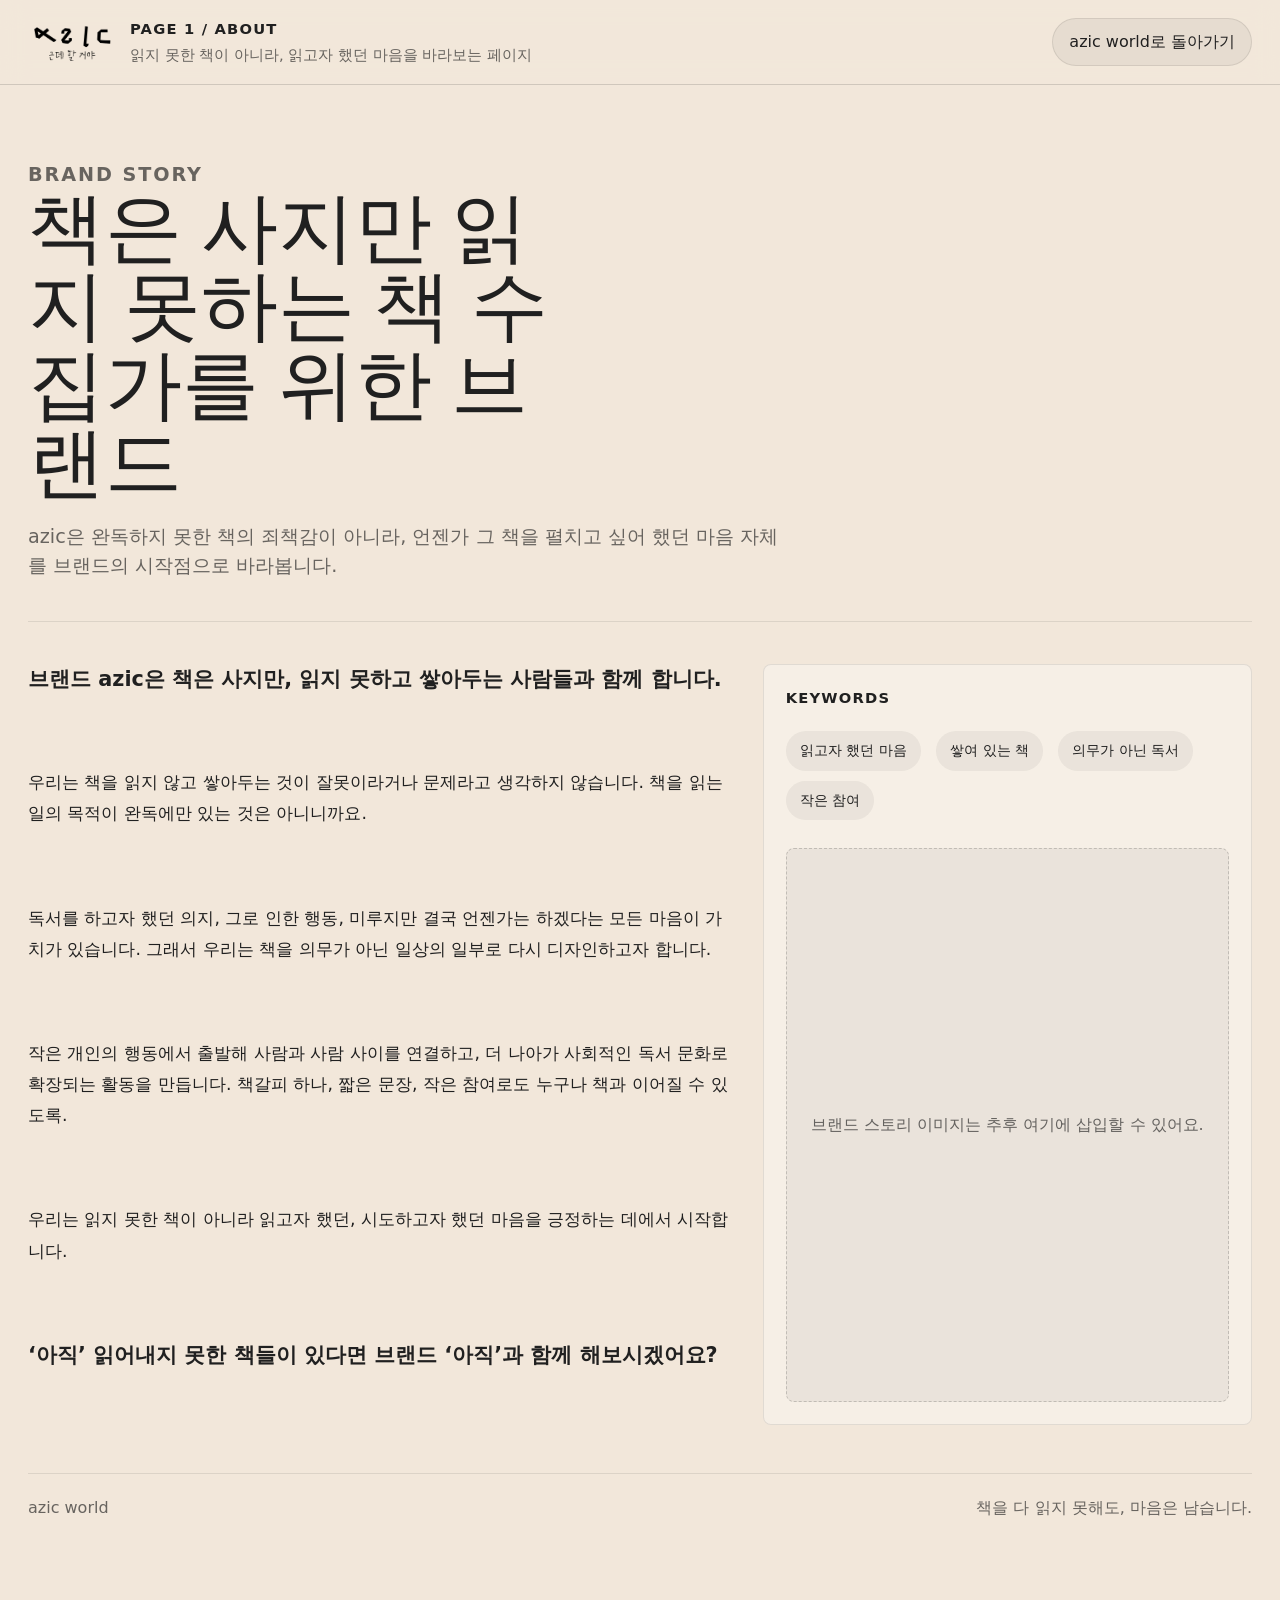
==== page1.html @ 0376a0da "바뀜" ====
<!doctype html>
<html lang="ko">
  <head>
    <meta charset="UTF-8" />
    <meta name="viewport" content="width=device-width, initial-scale=1.0" />
    <title>azic | 브랜드 스토리</title>
    <link rel="stylesheet" href="./src/styles/base.css" />
    <link rel="stylesheet" href="./src/styles/pages.css" />
  </head>
  <body class="page-body" data-page="page1">
    <div class="page-shell">
      <header class="page-header">
        <div class="page-header__brand">
          <img src="./assets/images/landing-logos/Group 24.png" alt="azic logo" />
          <div class="page-header__copy">
            <strong>Page 1 / About</strong>
            <span>읽지 못한 책이 아니라, 읽고자 했던 마음을 바라보는 페이지</span>
          </div>
        </div>
        <a class="page-back" href="./index.html#story">azic world로 돌아가기</a>
      </header>
      <main class="page-main">
        <section class="page-hero">
          <p class="page-hero__eyebrow">Brand Story</p>
          <h1>책은 사지만 읽지 못하는 책 수집가를 위한 브랜드</h1>
          <p>azic은 완독하지 못한 책의 죄책감이 아니라, 언젠가 그 책을 펼치고 싶어 했던 마음 자체를 브랜드의 시작점으로 바라봅니다.</p>
        </section>

        <section class="page-section story-grid">
          <div class="story-copy">
            <p class="story-lead">브랜드 azic은 책은 사지만, 읽지 못하고 쌓아두는 사람들과 함께 합니다.</p>
            <p>우리는 책을 읽지 않고 쌓아두는 것이 잘못이라거나 문제라고 생각하지 않습니다. 책을 읽는 일의 목적이 완독에만 있는 것은 아니니까요.</p>
            <p>독서를 하고자 했던 의지, 그로 인한 행동, 미루지만 결국 언젠가는 하겠다는 모든 마음이 가치가 있습니다. 그래서 우리는 책을 의무가 아닌 일상의 일부로 다시 디자인하고자 합니다.</p>
            <p>작은 개인의 행동에서 출발해 사람과 사람 사이를 연결하고, 더 나아가 사회적인 독서 문화로 확장되는 활동을 만듭니다. 책갈피 하나, 짧은 문장, 작은 참여로도 누구나 책과 이어질 수 있도록.</p>
            <p>우리는 읽지 못한 책이 아니라 읽고자 했던, 시도하고자 했던 마음을 긍정하는 데에서 시작합니다.</p>
            <p class="story-lead">‘아직’ 읽어내지 못한 책들이 있다면 브랜드 ‘아직’과 함께 해보시겠어요?</p>
          </div>
          <aside class="story-aside">
            <h2 class="page-section__title">Keywords</h2>
            <div>
              <span class="quote-chip">읽고자 했던 마음</span>
              <span class="quote-chip">쌓여 있는 책</span>
              <span class="quote-chip">의무가 아닌 독서</span>
              <span class="quote-chip">작은 참여</span>
            </div>
            <div class="image-placeholder">브랜드 스토리 이미지는 추후 여기에 삽입할 수 있어요.</div>
          </aside>
        </section>
        <footer class="page-footer">
          <span>azic world</span>
          <span>책을 다 읽지 못해도, 마음은 남습니다.</span>
        </footer>
      </main>
    </div>
    <script src="./src/scripts/pages.js"></script>
  </body>
</html>
---- src/styles/base.css ----
@font-face {
  font-family: "Pretendard";
  src: url("../../assets/fonts/Pretendard/PretendardVariable.ttf") format("truetype");
  font-weight: 45 920;
  font-style: normal;
}

@font-face {
  font-family: "YoonChildfundkoreaManSeh";
  src: url("../../assets/fonts/YoonChildfundkorea/YoonChildfundkoreaManSeh.otf") format("opentype");
  font-weight: 400;
  font-style: normal;
}

:root {
  color-scheme: light;
  --ink: #202020;
  --paper: #f2e7da;
  --paper-soft: #f7efe6;
  --muted: rgba(32, 32, 32, 0.66);
  --line: rgba(32, 32, 32, 0.16);
  --black: #050505;
  --landing-bg: #B79C74;
  --shadow: 0 24px 60px rgba(33, 26, 16, 0.16);
}

* {
  box-sizing: border-box;
}

html,
body {
  height: 100%;
}

html {
  scroll-behavior: smooth;
}

body {
  margin: 0;
  background: var(--paper);
  color: var(--ink);
  cursor: url("../../assets/images/cursor-default.png") 6 6, auto;
  font-family:
    "Pretendard", "Apple SD Gothic Neo", "Noto Sans KR", Inter,
    ui-sans-serif, system-ui, -apple-system, BlinkMacSystemFont, "Segoe UI",
    sans-serif;
  line-height: 1.5;
  overflow: hidden;
}

body.is-gated {
  overflow: hidden;
}

body::selection {
  background: var(--black);
  color: var(--paper);
}

a,
button,
[role="button"] {
  cursor: url("../../assets/images/cursor-active.png") 8 6, pointer;
}

button,
input,
textarea {
  font: inherit;
}

img {
  display: block;
  max-width: 100%;
}

.site-shell {
  min-height: 100vh;
  position: relative;
  transition: filter 500ms ease, transform 500ms ease;
}

body.is-gated .site-shell {
  filter: blur(12px);
  transform: scale(1.02);
}

.grain {
  background-image:
    linear-gradient(rgba(32, 32, 32, 0.03) 1px, transparent 1px),
    linear-gradient(90deg, rgba(32, 32, 32, 0.025) 1px, transparent 1px);
  background-size: 46px 46px;
  inset: 0;
  opacity: 0.22;
  pointer-events: none;
  position: fixed;
  z-index: 2;
}
---- src/styles/pages.css ----
.page-body {
  background: var(--paper);
  color: var(--ink);
  min-height: 100vh;
  overflow-x: hidden;
}

.page-shell {
  min-height: 100vh;
}

.page-header {
  align-items: center;
  backdrop-filter: blur(14px);
  background: rgba(242, 231, 218, 0.84);
  border-bottom: 1px solid var(--line);
  display: flex;
  gap: 18px;
  justify-content: space-between;
  left: 0;
  padding: 18px 28px;
  position: sticky;
  top: 0;
  z-index: 20;
}

.page-header__brand {
  align-items: center;
  display: inline-flex;
  gap: 14px;
}

.page-header__brand img {
  filter: brightness(0) saturate(100%);
  width: 88px;
}

.page-header__copy strong {
  display: block;
  font-size: 0.92rem;
  font-weight: 700;
  letter-spacing: 0.08em;
  text-transform: uppercase;
}

.page-header__copy span {
  color: var(--muted);
  display: block;
  font-size: 0.92rem;
  margin-top: 4px;
}

.page-back {
  align-items: center;
  background: rgba(32, 32, 32, 0.06);
  border: 1px solid rgba(32, 32, 32, 0.1);
  border-radius: 999px;
  color: var(--ink);
  display: inline-flex;
  gap: 8px;
  padding: 11px 16px;
  text-decoration: none;
  transition: transform 180ms ease, background 180ms ease;
}

.page-back:hover {
  background: rgba(32, 32, 32, 0.12);
  transform: translateY(-1px);
}

.page-main {
  padding: 0 28px 80px;
}

.page-hero {
  border-bottom: 1px solid rgba(32, 32, 32, 0.1);
  padding: 56px 0 40px;
}

.page-hero__eyebrow {
  color: var(--muted);
  font-size: 0.84rem;
  font-weight: 600;
  letter-spacing: 0.1em;
  margin: 0 0 18px;
  text-transform: uppercase;
}

.page-hero h1 {
  font-family: "YoonChildfundkoreaManSeh", cursive;
  font-size: clamp(2.4rem, 6vw, 5rem);
  font-weight: 400;
  letter-spacing: 0;
  line-height: 1.02;
  margin: 0;
  max-width: 14ch;
}

.page-hero p {
  color: var(--muted);
  font-size: clamp(1rem, 2vw, 1.2rem);
  margin: 20px 0 0;
  max-width: 760px;
}

.page-section {
  padding: 42px 0 0;
}

.page-section__title {
  font-size: 0.92rem;
  font-weight: 700;
  letter-spacing: 0.08em;
  margin: 0 0 22px;
  text-transform: uppercase;
}

.story-grid,
.placeholder-grid,
.community-grid {
  display: grid;
  gap: 28px;
  grid-template-columns: minmax(0, 1.3fr) minmax(300px, 0.9fr);
}

.story-copy {
  display: grid;
  gap: 18px;
}

.story-copy p {
  font-size: 1.08rem;
  line-height: 1.8;
  margin: 0;
}

.story-copy .story-lead {
  font-size: 1.3rem;
  font-weight: 700;
  line-height: 1.45;
}

.story-aside,
.placeholder-panel,
.community-panel,
.novel-panel,
.feed-card,
.comment-card {
  background: rgba(255, 255, 255, 0.34);
  border: 1px solid rgba(32, 32, 32, 0.1);
  border-radius: 8px;
  padding: 22px;
}

.image-placeholder {
  align-items: center;
  aspect-ratio: 4 / 5;
  background: rgba(32, 32, 32, 0.05);
  border: 1px dashed rgba(32, 32, 32, 0.2);
  border-radius: 8px;
  color: var(--muted);
  display: flex;
  justify-content: center;
  margin-top: 18px;
  text-align: center;
}

.quote-chip {
  background: rgba(32, 32, 32, 0.06);
  border-radius: 999px;
  display: inline-flex;
  font-size: 0.9rem;
  margin: 0 10px 10px 0;
  padding: 9px 14px;
}

.placeholder-list {
  display: grid;
  gap: 14px;
  margin: 0;
  padding: 0;
}

.placeholder-list li {
  background: rgba(32, 32, 32, 0.04);
  border-radius: 8px;
  list-style: none;
  padding: 16px;
}

.form-stack {
  display: grid;
  gap: 14px;
}

.form-stack input,
.form-stack textarea,
.form-stack button {
  border: 1px solid rgba(32, 32, 32, 0.14);
  border-radius: 8px;
  padding: 14px 16px;
}

.form-stack textarea {
  min-height: 150px;
  resize: vertical;
}

.form-stack button,
.comment-form button {
  background: #202020;
  border: 0;
  color: #f2e7da;
  font-weight: 700;
}

.feed-list,
.novel-list {
  display: grid;
  gap: 18px;
}

.entry-meta,
.comment-meta {
  color: var(--muted);
  font-size: 0.88rem;
  margin-bottom: 10px;
}

.entry-copy,
.feed-card__copy {
  font-size: 1rem;
  line-height: 1.7;
  white-space: pre-wrap;
}

.feed-card img {
  border-radius: 8px;
  margin-bottom: 16px;
  width: 100%;
}

.comment-list {
  display: grid;
  gap: 10px;
  margin-top: 16px;
}

.comment-card {
  padding: 14px 16px;
}

.comment-form {
  display: grid;
  gap: 10px;
  margin-top: 16px;
}

.comment-form input,
.comment-form textarea {
  border: 1px solid rgba(32, 32, 32, 0.14);
  border-radius: 8px;
  padding: 12px 14px;
}

.empty-state {
  color: var(--muted);
  padding: 16px 0;
}

.page-footer {
  border-top: 1px solid rgba(32, 32, 32, 0.1);
  color: var(--muted);
  display: flex;
  justify-content: space-between;
  margin-top: 48px;
  padding-top: 22px;
}

@media (max-width: 900px) {
  .page-header {
    align-items: flex-start;
    flex-direction: column;
    padding: 16px 18px;
  }

  .page-main {
    padding: 0 18px 64px;
  }

  .story-grid,
  .placeholder-grid,
  .community-grid {
    grid-template-columns: 1fr;
  }

  .page-footer {
    flex-direction: column;
    gap: 8px;
  }
}
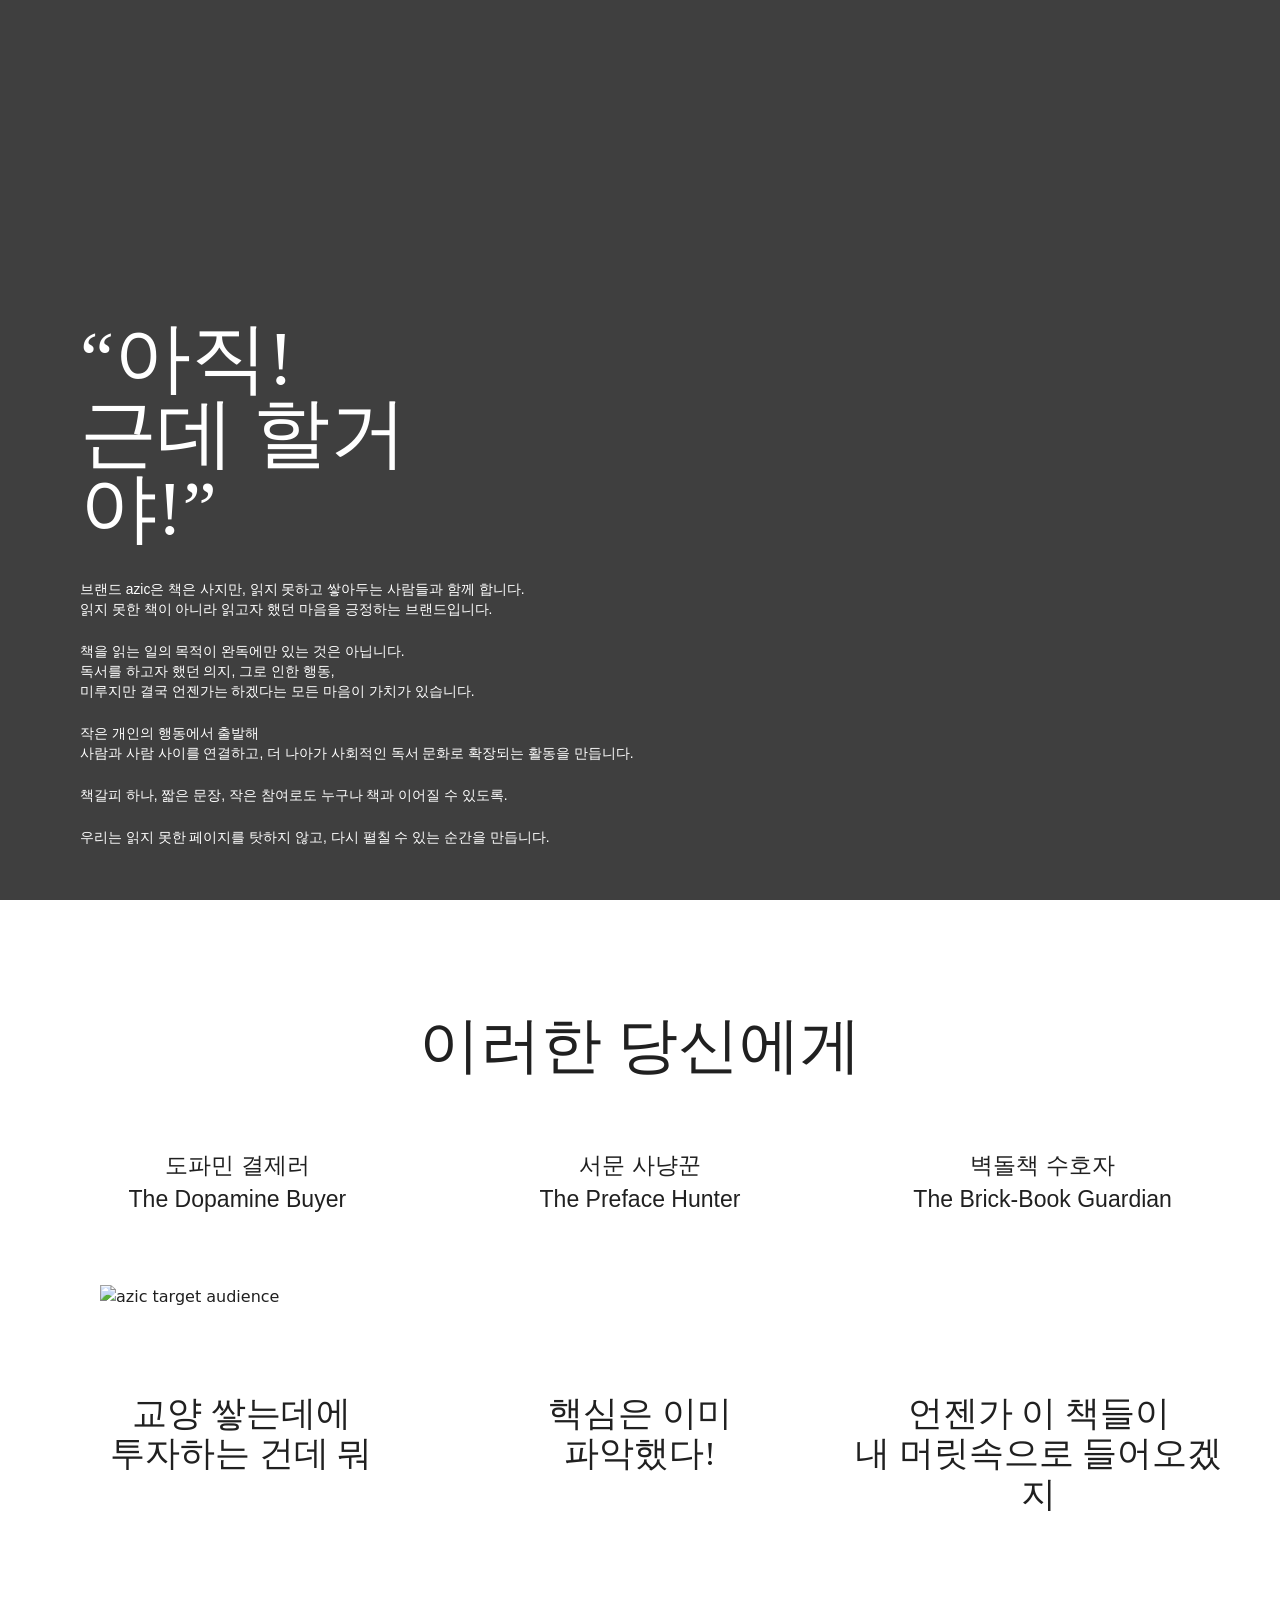
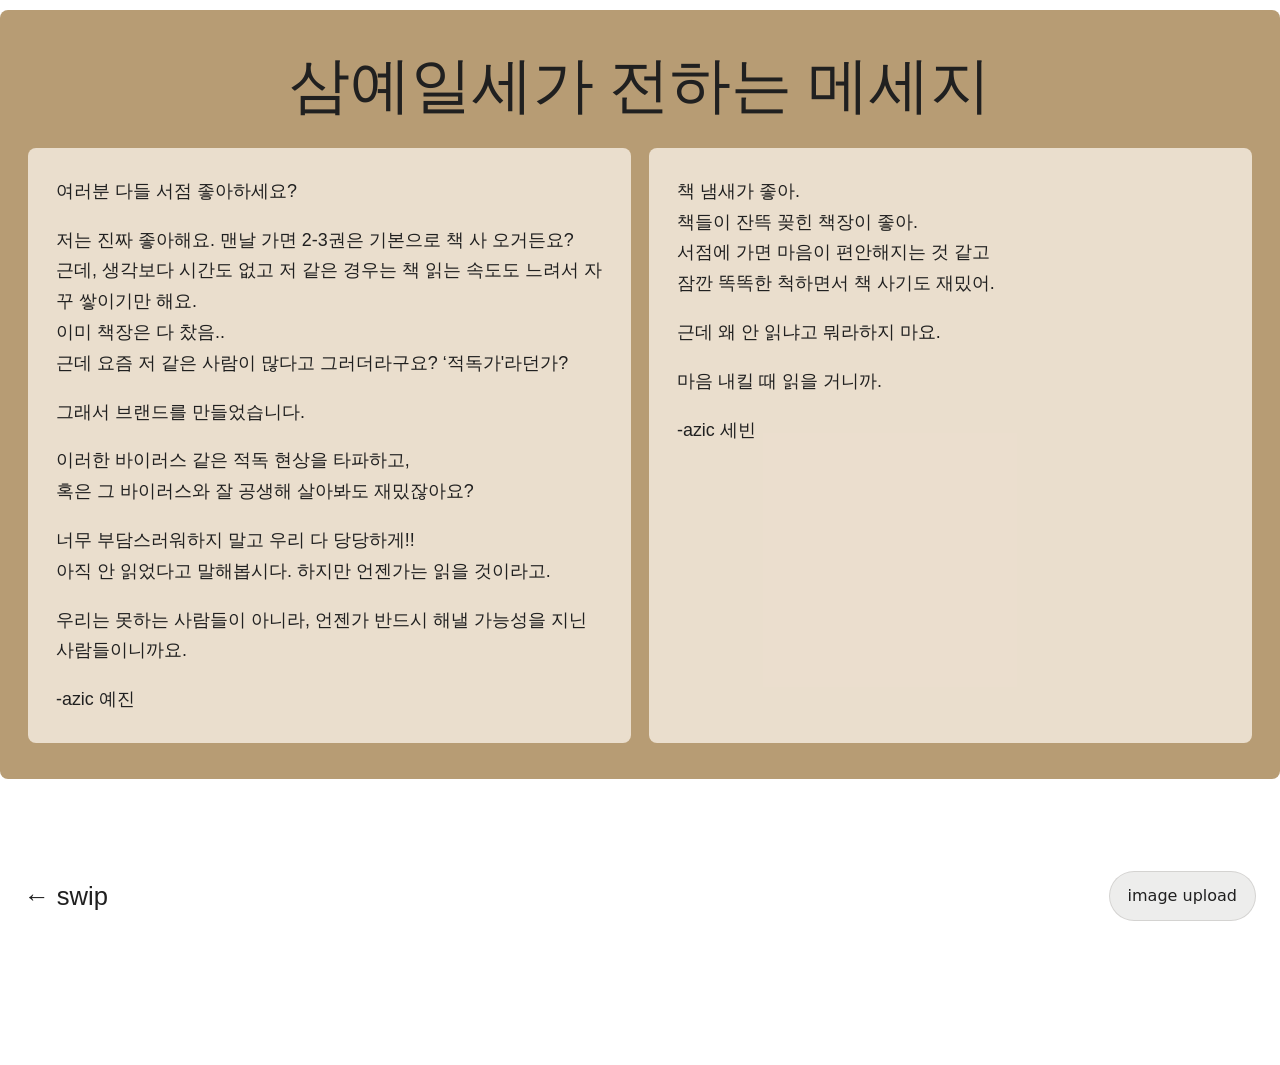
==== commit fcf431fe: "변ㅏ" ====
--- a/page1.html
+++ b/page1.html
@@ -3,55 +3,91 @@
   <head>
     <meta charset="UTF-8" />
     <meta name="viewport" content="width=device-width, initial-scale=1.0" />
-    <title>azic | 브랜드 스토리</title>
+    <title>azic | about</title>
     <link rel="stylesheet" href="./src/styles/base.css" />
     <link rel="stylesheet" href="./src/styles/pages.css" />
   </head>
-  <body class="page-body" data-page="page1">
-    <div class="page-shell">
-      <header class="page-header">
-        <div class="page-header__brand">
-          <img src="./assets/images/landing-logos/Group 24.png" alt="azic logo" />
-          <div class="page-header__copy">
-            <strong>Page 1 / About</strong>
-            <span>읽지 못한 책이 아니라, 읽고자 했던 마음을 바라보는 페이지</span>
+  <body class="page-body about-page" data-page="page1">
+    <main class="about-main">
+      <section class="about-hero" aria-label="about hero visual">
+        <div class="about-hero__media">
+          <video class="about-hero__video" src="./assets/video/about-hero.mp4" autoplay muted loop playsinline preload="auto" aria-label="azic about hero video"></video>
+        </div>
+        <div class="about-hero__overlay">
+          <h1 class="about-copy__headline">“아직!<br />근데 할거야!”</h1>
+          <div class="about-copy__body about-copy__body--hero">
+            <p>브랜드 azic은 책은 사지만, 읽지 못하고 쌓아두는 사람들과 함께 합니다.<br />읽지 못한 책이 아니라 읽고자 했던 마음을 긍정하는 브랜드입니다.</p>
+            <p>책을 읽는 일의 목적이 완독에만 있는 것은 아닙니다.<br />독서를 하고자 했던 의지, 그로 인한 행동,<br />미루지만 결국 언젠가는 하겠다는 모든 마음이 가치가 있습니다.</p>
+            <p>작은 개인의 행동에서 출발해<br />사람과 사람 사이를 연결하고, 더 나아가 사회적인 독서 문화로 확장되는 활동을 만듭니다.</p>
+            <p>책갈피 하나, 짧은 문장, 작은 참여로도 누구나 책과 이어질 수 있도록.</p>
+            <p>우리는 읽지 못한 페이지를 탓하지 않고, 다시 펼칠 수 있는 순간을 만듭니다.</p>
           </div>
         </div>
-        <a class="page-back" href="./index.html#story">azic world로 돌아가기</a>
-      </header>
-      <main class="page-main">
-        <section class="page-hero">
-          <p class="page-hero__eyebrow">Brand Story</p>
-          <h1>책은 사지만 읽지 못하는 책 수집가를 위한 브랜드</h1>
-          <p>azic은 완독하지 못한 책의 죄책감이 아니라, 언젠가 그 책을 펼치고 싶어 했던 마음 자체를 브랜드의 시작점으로 바라봅니다.</p>
-        </section>
+      </section>
 
-        <section class="page-section story-grid">
-          <div class="story-copy">
-            <p class="story-lead">브랜드 azic은 책은 사지만, 읽지 못하고 쌓아두는 사람들과 함께 합니다.</p>
-            <p>우리는 책을 읽지 않고 쌓아두는 것이 잘못이라거나 문제라고 생각하지 않습니다. 책을 읽는 일의 목적이 완독에만 있는 것은 아니니까요.</p>
-            <p>독서를 하고자 했던 의지, 그로 인한 행동, 미루지만 결국 언젠가는 하겠다는 모든 마음이 가치가 있습니다. 그래서 우리는 책을 의무가 아닌 일상의 일부로 다시 디자인하고자 합니다.</p>
-            <p>작은 개인의 행동에서 출발해 사람과 사람 사이를 연결하고, 더 나아가 사회적인 독서 문화로 확장되는 활동을 만듭니다. 책갈피 하나, 짧은 문장, 작은 참여로도 누구나 책과 이어질 수 있도록.</p>
-            <p>우리는 읽지 못한 책이 아니라 읽고자 했던, 시도하고자 했던 마음을 긍정하는 데에서 시작합니다.</p>
-            <p class="story-lead">‘아직’ 읽어내지 못한 책들이 있다면 브랜드 ‘아직’과 함께 해보시겠어요?</p>
-          </div>
-          <aside class="story-aside">
-            <h2 class="page-section__title">Keywords</h2>
-            <div>
-              <span class="quote-chip">읽고자 했던 마음</span>
-              <span class="quote-chip">쌓여 있는 책</span>
-              <span class="quote-chip">의무가 아닌 독서</span>
-              <span class="quote-chip">작은 참여</span>
+      <section class="about-audience">
+        <div class="about-audience__intro">
+          <h2>이러한 당신에게</h2>
+        </div>
+        <div class="about-audience__names">
+          <p>도파민 결제러<br /><span>The Dopamine Buyer</span></p>
+          <p>서문 사냥꾼<br /><span>The Preface Hunter</span></p>
+          <p>벽돌책 수호자<br /><span>The Brick-Book Guardian</span></p>
+        </div>
+        <div class="about-audience__visual">
+          <img src="./assets/images/about-assets/고객층/고객층.png" alt="azic target audience" />
+        </div>
+        <div class="about-audience__quotes">
+          <p>교양 쌓는데에<br />투자하는 건데 뭐</p>
+          <p>핵심은 이미<br />파악했다!</p>
+          <p>언젠가 이 책들이<br />내 머릿속으로 들어오겠지</p>
+        </div>
+      </section>
+
+      <section class="about-message">
+        <div class="about-message__header">
+          <h2>삼예일세가 전하는 메세지</h2>
+        </div>
+        <div class="about-message__grid">
+          <article class="about-message__card">
+            <div class="about-message__text">
+              <p>여러분 다들 서점 좋아하세요?</p>
+              <p>저는 진짜 좋아해요. 맨날 가면 2-3권은 기본으로 책 사 오거든요?<br />근데, 생각보다 시간도 없고 저 같은 경우는 책 읽는 속도도 느려서 자꾸 쌓이기만 해요.<br />이미 책장은 다 찼음..<br />근데 요즘 저 같은 사람이 많다고 그러더라구요? ‘적독가'라던가?</p>
+              <p>그래서 브랜드를 만들었습니다.</p>
+              <p>이러한 바이러스 같은 적독 현상을 타파하고,<br />혹은 그 바이러스와 잘 공생해 살아봐도 재밌잖아요?</p>
+              <p>너무 부담스러워하지 말고 우리 다 당당하게!!<br />아직 안 읽었다고 말해봅시다. 하지만 언젠가는 읽을 것이라고.</p>
+              <p>우리는 못하는 사람들이 아니라, 언젠가 반드시 해낼 가능성을 지닌 사람들이니까요.</p>
+              <p class="about-signature">-azic 예진</p>
             </div>
-            <div class="image-placeholder">브랜드 스토리 이미지는 추후 여기에 삽입할 수 있어요.</div>
-          </aside>
-        </section>
-        <footer class="page-footer">
-          <span>azic world</span>
-          <span>책을 다 읽지 못해도, 마음은 남습니다.</span>
-        </footer>
-      </main>
+          </article>
+          <article class="about-message__card">
+            <div class="about-message__text">
+              <p>책 냄새가 좋아.<br />책들이 잔뜩 꽂힌 책장이 좋아.<br />서점에 가면 마음이 편안해지는 것 같고<br />잠깐 똑똑한 척하면서 책 사기도 재밌어.</p>
+              <p>근데 왜 안 읽냐고 뭐라하지 마요.</p>
+              <p>마음 내킬 때 읽을 거니까.</p>
+              <p class="about-signature">-azic 세빈</p>
+            </div>
+          </article>
+        </div>
+      </section>
+
+      <section class="about-archive">
+        <div class="about-archive__head">
+          <p class="about-archive__swipe">← swip</p>
+          <label class="about-archive__upload" for="aboutArchiveUpload">image upload</label>
+          <input id="aboutArchiveUpload" type="file" accept="image/*" multiple hidden />
+        </div>
+        <div class="about-archive__rail" id="aboutArchiveRail">
+          <div class="about-archive__track" id="aboutArchiveTrack"></div>
+        </div>
+      </section>
+    </main>
+
+    <div class="about-modal" id="aboutModal" hidden>
+      <button class="about-modal__close" id="aboutModalClose" type="button" aria-label="close image">close</button>
+      <img id="aboutModalImage" src="" alt="expanded archive image" />
     </div>
+
     <script src="./src/scripts/pages.js"></script>
   </body>
 </html>
--- a/src/styles/pages.css
+++ b/src/styles/pages.css
@@ -1,8 +1,9 @@
 .page-body {
-  background: var(--paper);
+  background: #ffffff;
   color: var(--ink);
   min-height: 100vh;
   overflow-x: hidden;
+  overflow-y: auto;
 }
 
 .page-shell {
@@ -137,7 +138,7 @@
 .story-copy .story-lead {
   font-size: 1.3rem;
   font-weight: 700;
-  line-height: 1.45;
+  line-height: 1.5;
 }
 
 .story-aside,
@@ -299,3 +300,484 @@
     gap: 8px;
   }
 }
+
+
+.page-corner-logo {
+  left: 24px;
+  position: fixed;
+  text-decoration: none;
+  top: 20px;
+  z-index: 60;
+}
+
+.page-corner-logo img {
+  display: block;
+  filter: brightness(0) saturate(100%);
+  width: 108px;
+}
+
+.page-corner-logo span {
+  color: #211a10;
+  display: block;
+  font-family: "YoonChildfundkoreaManSeh", cursive;
+  font-size: 1.1rem;
+  margin-top: 6px;
+}
+
+.about-page {
+  background: #ffffff;
+}
+
+.about-main {
+  padding: 0 0 88px;
+}
+
+
+.about-hero {
+  background: #3f3f3f;
+  min-height: 100vh;
+  overflow: hidden;
+  position: relative;
+}
+
+
+
+.about-hero__media {
+  background: #3f3f3f;
+  height: 100%;
+  inset: 0;
+  overflow: hidden;
+  position: absolute;
+  width: 100%;
+}
+
+.about-hero__video {
+  display: block;
+  filter: grayscale(1);
+  height: 100%;
+  inset: 0;
+  object-fit: cover;
+  object-position: center center;
+  position: absolute;
+  width: 100%;
+}
+
+
+
+
+
+.about-hero__frame {
+  filter: grayscale(1) brightness(0.54) contrast(1.04);
+  height: 100%;
+  inset: 0;
+  object-fit: cover;
+  object-position: center center;
+  opacity: 0;
+  position: absolute;
+  transform: scale(1.03);
+  transition: opacity 900ms ease;
+  width: 100%;
+}
+
+
+
+.about-hero__frame.is-front {
+  opacity: 1;
+}
+
+.about-hero__overlay {
+  align-items: flex-start;
+  color: #ffffff;
+  display: flex;
+  flex-direction: column;
+  inset: 0;
+  justify-content: flex-end;
+  padding: 0 0 52px 80px;
+  position: absolute;
+  z-index: 4;
+}
+
+
+
+.about-copy__headline {
+  color: #ffffff;
+  font-family: "YoonChildfundkoreaManSeh", cursive;
+  font-size: clamp(4.24rem, 6vw, 6.94rem);
+  font-weight: 400;
+  letter-spacing: 0;
+  line-height: 0.98;
+  margin: 0;
+  max-width: 9ch;
+}
+
+
+.about-copy__body {
+  display: grid;
+  gap: 22px;
+  max-width: 640px;
+}
+
+
+.about-copy__body--hero {
+  margin-top: 34px;
+}
+
+
+.about-copy__body p {
+  color: #ffffff;
+  font-family: "Pretendard Variable", "Pretendard", sans-serif;
+  font-size: clamp(0.86rem, 1.04vw, 1.18rem);
+  font-variation-settings: "wght" 450;
+  line-height: 1.45;
+  margin: 0;
+}
+
+
+.about-audience {
+  display: grid;
+  gap: 72px;
+  margin: 112px auto 0;
+  max-width: 1320px;
+  padding: 0 56px;
+}
+
+.about-audience__intro {
+  display: flex;
+  justify-content: center;
+}
+
+.about-audience__intro h2,
+.about-message__header h2 {
+  font-family: "YoonChildfundkoreaManSeh", cursive;
+  font-size: clamp(2.5rem, 5vw, 3.8rem);
+  font-weight: 400;
+  line-height: 1.12;
+  margin: 0;
+  text-align: center;
+}
+
+.about-audience__names {
+  display: grid;
+  gap: 40px;
+  grid-template-columns: repeat(3, minmax(0, 1fr));
+}
+
+.about-audience__names p {
+  font-family: "Pretendard Variable", "Pretendard", sans-serif;
+  font-size: clamp(1.16rem, 1.8vw, 2.08rem);
+  font-variation-settings: "wght" 400;
+  line-height: 1.2;
+  margin: 0;
+  text-align: center;
+}
+
+.about-audience__names span {
+  display: block;
+  margin-top: 6px;
+}
+
+.about-audience__visual {
+  display: flex;
+  justify-content: center;
+}
+
+.about-audience__visual img {
+  display: block;
+  max-width: min(100%, 1080px);
+  width: 100%;
+}
+
+.about-audience__quotes {
+  display: grid;
+  gap: 28px;
+  grid-template-columns: repeat(3, minmax(0, 1fr));
+  margin-top: 12px;
+}
+
+.about-audience__quotes p {
+  font-family: "YoonChildfundkoreaManSeh", cursive;
+  font-size: clamp(2rem, 2.7vw, 2.92rem);
+  line-height: 1.16;
+  margin: 0;
+  text-align: center;
+}
+
+@media (max-width: 900px) {
+  .about-audience {
+    gap: 28px;
+    margin-top: 72px;
+    padding: 0 20px;
+  }
+
+  .about-audience__intro h2,
+  .about-message__header h2 {
+    text-align: center;
+  }
+
+  .about-audience__names,
+  .about-audience__quotes {
+    gap: 22px;
+    grid-template-columns: 1fr;
+  }
+
+  .about-audience__names p {
+    font-size: 1.36rem;
+    line-height: 1.22;
+  }
+
+  .about-audience__visual img {
+    max-width: 100%;
+  }
+
+  .about-audience__quotes {
+    margin-top: 0;
+  }
+
+  .about-audience__quotes p {
+    font-size: 2.05rem;
+    line-height: 1.18;
+  }
+}
+
+.about-message {
+  background: #b79c74;
+  border-radius: 8px;
+  margin: 96px auto 0;
+  max-width: 1280px;
+  padding: 42px 28px 36px;
+}
+
+
+.about-message__grid {
+  display: grid;
+  gap: 18px;
+  grid-template-columns: repeat(2, minmax(0, 1fr));
+  margin-top: 28px;
+}
+
+.about-message__card {
+  background: rgba(242, 231, 218, 0.88);
+  border-radius: 8px;
+  min-height: 460px;
+  padding: 28px;
+}
+
+.about-message__text {
+  display: grid;
+  gap: 18px;
+}
+
+.about-message__text p {
+  font-family: "Pretendard Variable", "Pretendard", sans-serif;
+  font-size: clamp(1.05rem, 1.4vw, 1.56rem);
+  font-variation-settings: "wght" 400;
+  line-height: 1.72;
+  margin: 0;
+}
+
+.about-signature {
+  font-variation-settings: "wght" 700 !important;
+}
+
+.about-archive {
+  margin: 92px auto 0;
+  max-width: 1280px;
+  padding: 0 24px;
+}
+
+
+.about-archive__head {
+  align-items: center;
+  display: flex;
+  gap: 18px;
+  justify-content: space-between;
+  margin-bottom: 22px;
+}
+
+.about-archive__swipe {
+  font-family: "Pretendard Variable", "Pretendard", sans-serif;
+  font-size: clamp(1.3rem, 2vw, 2.1rem);
+  font-variation-settings: "wght" 400;
+  margin: 0;
+}
+
+.about-archive__upload {
+  background: rgba(33, 26, 16, 0.08);
+  border: 1px solid rgba(33, 26, 16, 0.12);
+  border-radius: 999px;
+  cursor: pointer;
+  padding: 12px 18px;
+}
+
+.about-archive__rail {
+  overflow-x: auto;
+  padding-bottom: 10px;
+  scrollbar-width: none;
+}
+
+.about-archive__rail::-webkit-scrollbar {
+  display: none;
+}
+
+.about-archive__track {
+  display: inline-flex;
+  gap: 18px;
+  min-width: max-content;
+}
+
+.about-archive__item {
+  background: rgba(255,255,255,0.34);
+  border: 1px solid rgba(33, 26, 16, 0.12);
+  border-radius: 8px;
+  cursor: pointer;
+  flex: 0 0 auto;
+  overflow: hidden;
+  width: clamp(220px, 24vw, 340px);
+}
+
+.about-archive__item img {
+  aspect-ratio: 4 / 5;
+  display: block;
+  height: 100%;
+  object-fit: cover;
+  width: 100%;
+}
+
+.about-modal {
+  align-items: center;
+  background: rgba(12, 10, 8, 0.84);
+  display: flex;
+  inset: 0;
+  justify-content: center;
+  padding: 36px;
+  position: fixed;
+  z-index: 80;
+}
+
+.about-modal[hidden] {
+  display: none;
+}
+
+.about-modal img {
+  max-height: 88vh;
+  max-width: min(92vw, 1100px);
+}
+
+.about-modal__close {
+  background: rgba(242, 231, 218, 0.9);
+  border: 0;
+  border-radius: 999px;
+  cursor: pointer;
+  font: inherit;
+  padding: 12px 16px;
+  position: absolute;
+  right: 24px;
+  top: 24px;
+}
+
+@media (max-width: 900px) {
+  .page-corner-logo {
+    left: 18px;
+    top: 16px;
+  }
+
+  .page-corner-logo img {
+    width: 82px;
+  }
+
+  .page-corner-logo span {
+    font-size: 0.95rem;
+  }
+
+  .about-main {
+    padding: 0 0 60px;
+  }
+
+  .about-hero {
+    min-height: 100svh;
+  }
+
+  .about-hero__media {
+    height: 100svh;
+  }
+
+    .about-audience,
+  .about-message,
+  .about-archive {
+    margin-top: 64px;
+  }
+
+  .about-audience__grid,
+  .about-message__grid {
+    grid-template-columns: 1fr;
+  }
+
+  .about-hero__overlay {
+    padding: 0 18px 20px;
+  }
+
+  .about-copy__headline {
+    font-size: clamp(3.1rem, 12vw, 4.5rem);
+    max-width: 7ch;
+  }
+
+  .about-copy__body--hero {
+    margin-top: 22px;
+  }
+
+  .about-copy__body {
+    gap: 18px;
+    max-width: 82vw;
+  }
+
+  .about-copy__body p {
+    font-size: 0.92rem;
+    line-height: 1.56;
+  }
+
+  .about-message {
+    padding: 30px 18px 24px;
+  }
+
+  .about-message__card {
+    min-height: auto;
+    padding: 22px;
+  }
+
+  .about-archive__head {
+    align-items: flex-start;
+    flex-direction: column;
+  }
+
+  .about-archive__item {
+    width: 72vw;
+  }
+}
+
+
+.page-shell,
+.about-main,
+.page-main {
+  overflow-x: clip;
+  width: 100%;
+}
+
+@media (max-width: 900px) {
+  .about-audience__names {
+    gap: 14px;
+  }
+
+  .about-audience__names p {
+    font-size: 1.34rem;
+    line-height: 1.22;
+  }
+
+  .about-audience__quotes {
+    gap: 20px;
+  }
+
+  .about-audience__quotes p {
+    font-size: 2.05rem;
+    line-height: 1.18;
+  }
+}
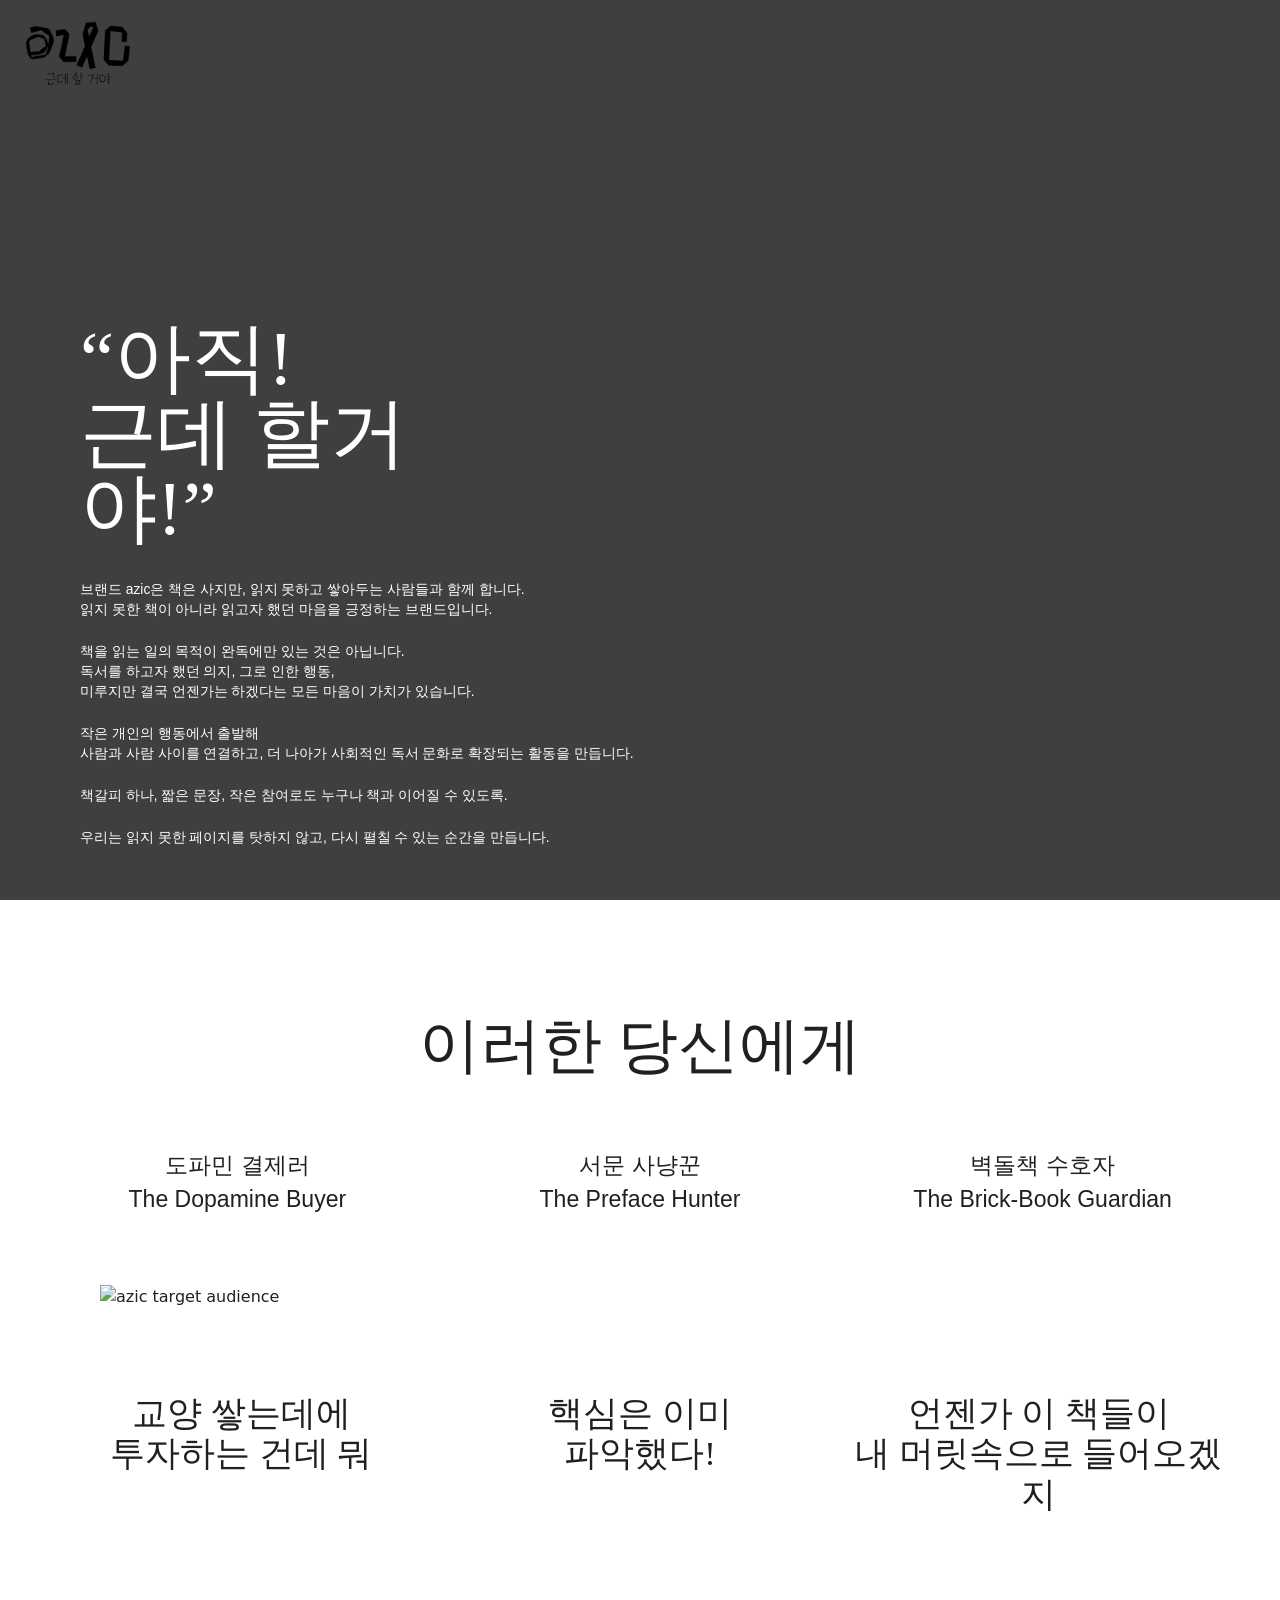
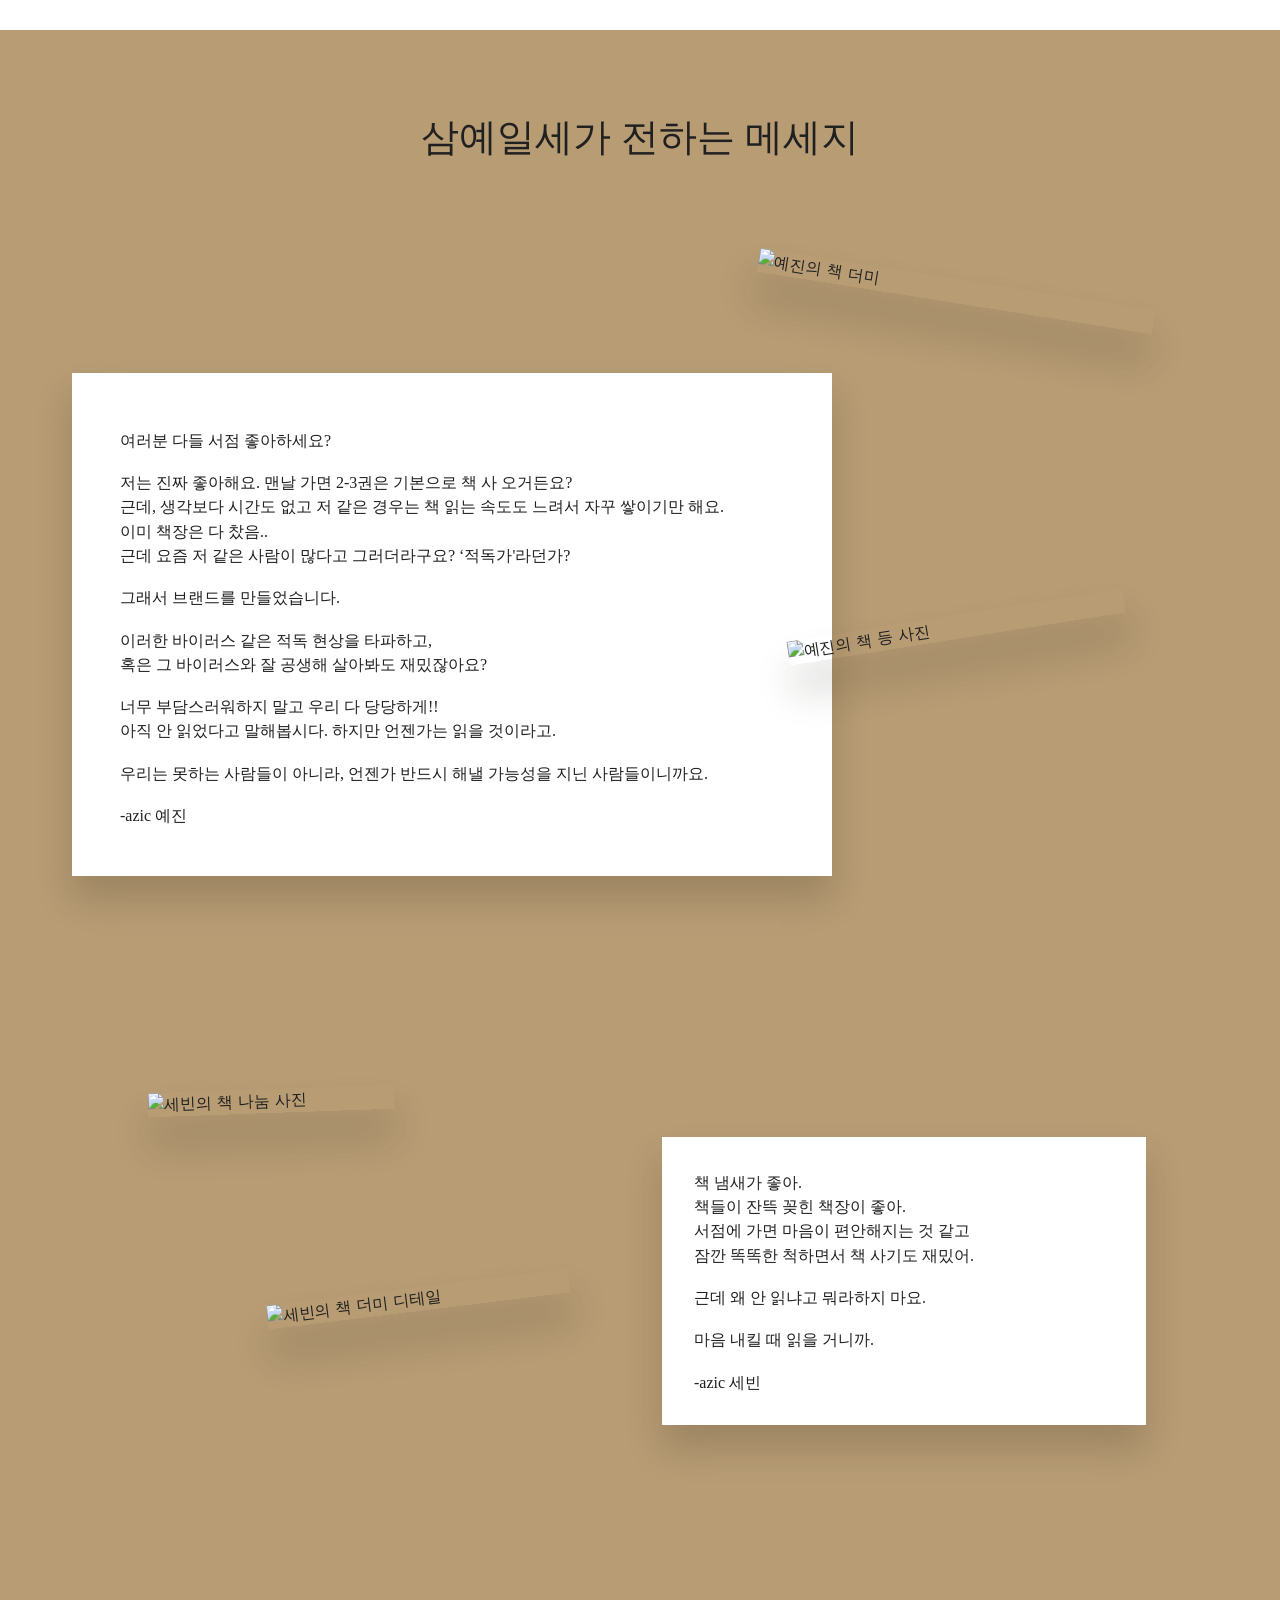
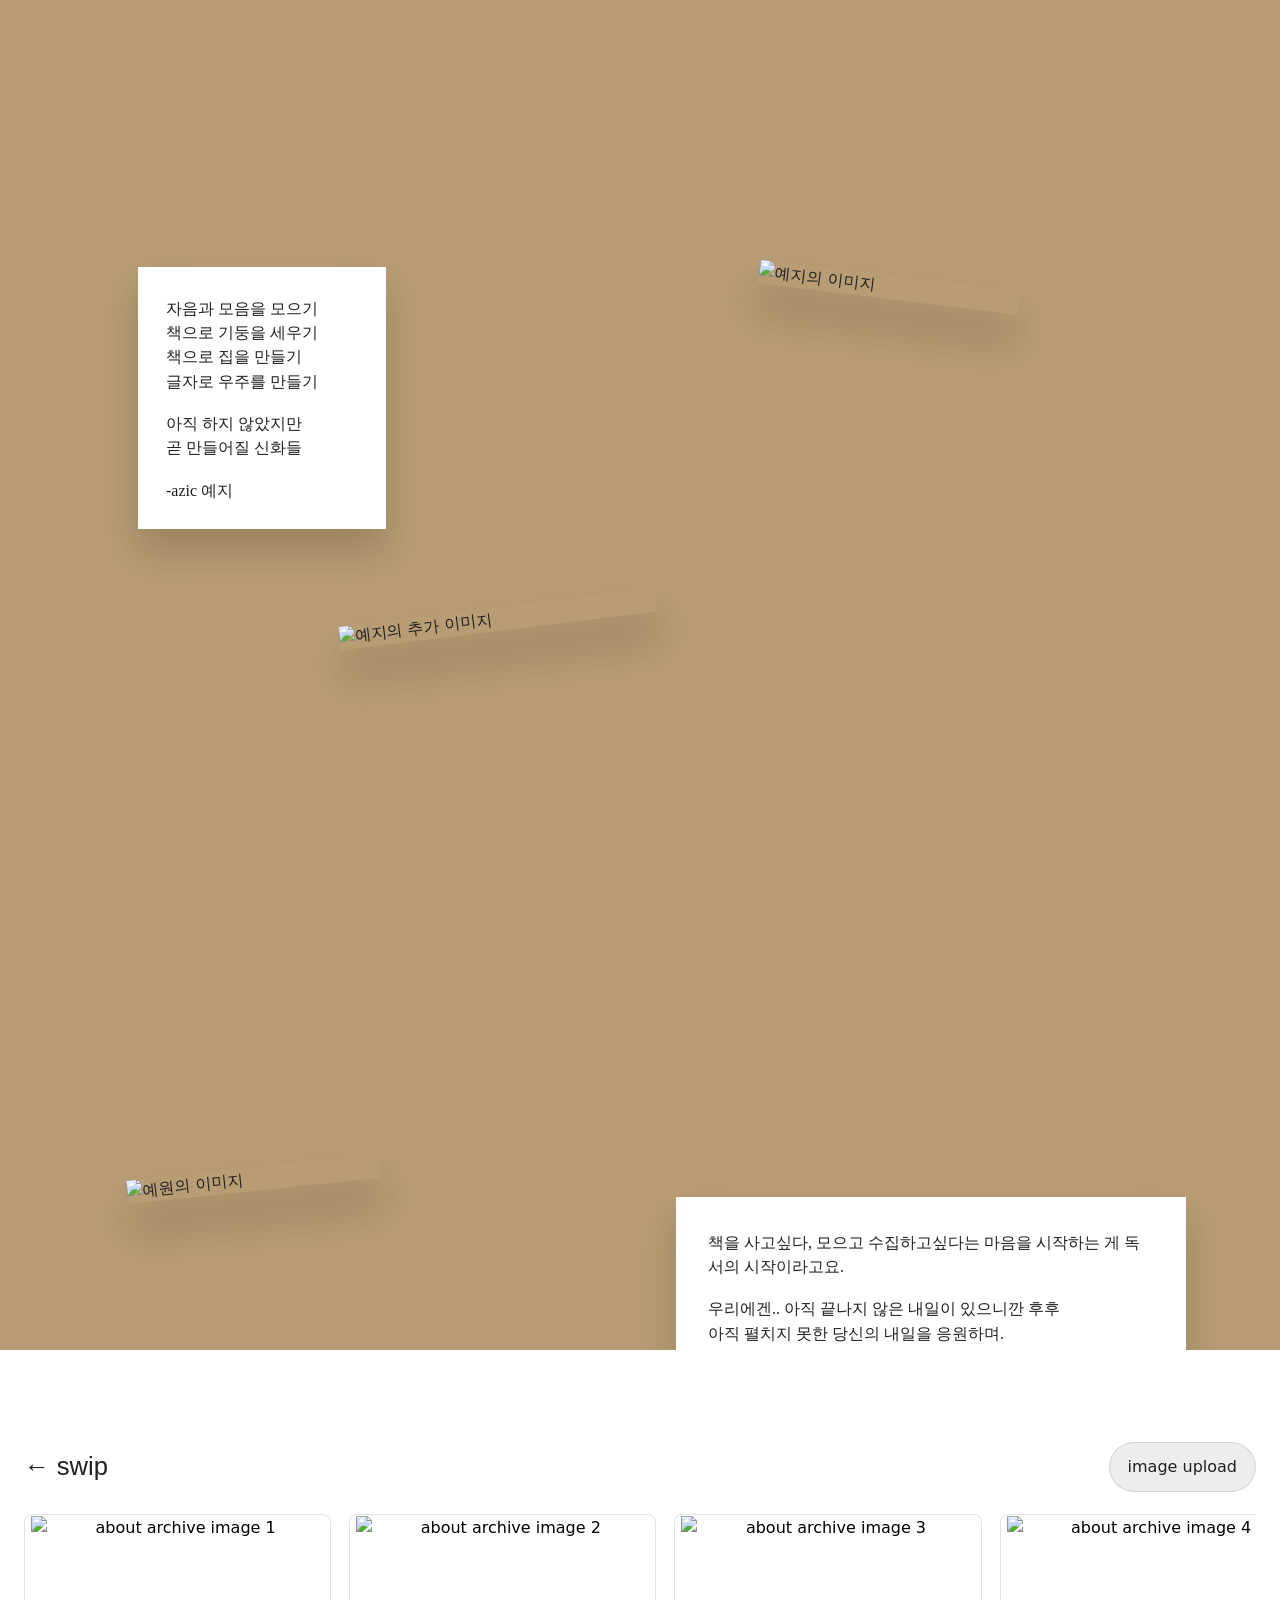
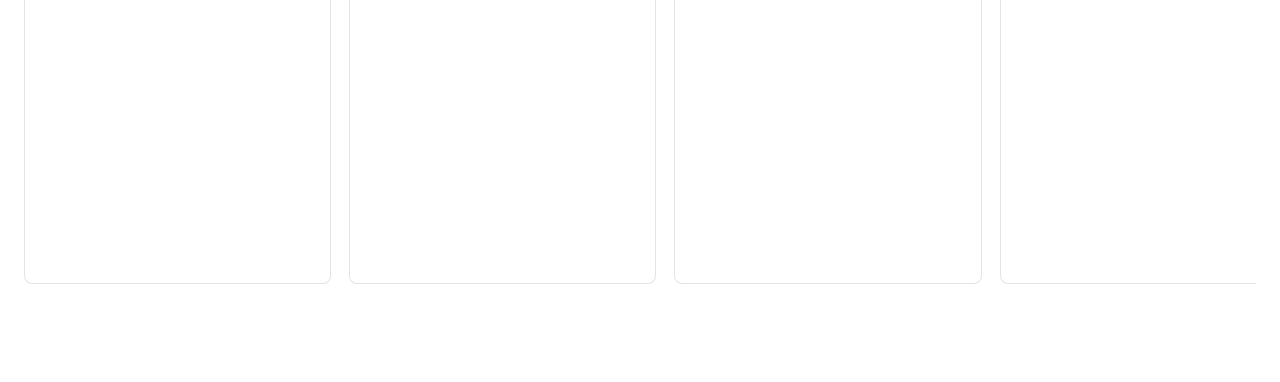
==== commit e33cea81: "fuck" ====
--- a/page1.html
+++ b/page1.html
@@ -48,8 +48,16 @@
         <div class="about-message__header">
           <h2>삼예일세가 전하는 메세지</h2>
         </div>
-        <div class="about-message__grid">
-          <article class="about-message__card">
+        <div class="about-message__canvas">
+          <img class="about-message__photo about-message__photo--yejin-main" src="./assets/images/about-assets/전하는 메세지/예진 편지1.png" alt="예진의 책 더미" />
+          <img class="about-message__photo about-message__photo--yejin-side" src="./assets/images/about-assets/전하는 메세지/예진 편지2.png" alt="예진의 책 등 사진" />
+          <img class="about-message__photo about-message__photo--sebin" src="./assets/images/about-assets/전하는 메세지/세빈 편지1.png" alt="세빈의 책 나눔 사진" />
+          <img class="about-message__photo about-message__photo--detail" src="./assets/images/about-assets/전하는 메세지/세빈 편지2.png" alt="세빈의 책 더미 디테일" />
+          <img class="about-message__photo about-message__photo--yeji-main" src="./assets/images/about-assets/전하는 메세지/예지 편지1.png" alt="예지의 이미지" />
+          <img class="about-message__photo about-message__photo--yeji-side" src="./assets/images/about-assets/전하는 메세지/예지 편지2.png" alt="예지의 추가 이미지" />
+          <img class="about-message__photo about-message__photo--yewon" src="./assets/images/about-assets/전하는 메세지/예원 편지1.png" alt="예원의 이미지" />
+
+          <article class="about-message__note about-message__note--yejin">
             <div class="about-message__text">
               <p>여러분 다들 서점 좋아하세요?</p>
               <p>저는 진짜 좋아해요. 맨날 가면 2-3권은 기본으로 책 사 오거든요?<br />근데, 생각보다 시간도 없고 저 같은 경우는 책 읽는 속도도 느려서 자꾸 쌓이기만 해요.<br />이미 책장은 다 찼음..<br />근데 요즘 저 같은 사람이 많다고 그러더라구요? ‘적독가'라던가?</p>
@@ -60,12 +68,29 @@
               <p class="about-signature">-azic 예진</p>
             </div>
           </article>
-          <article class="about-message__card">
+
+          <article class="about-message__note about-message__note--sebin">
             <div class="about-message__text">
               <p>책 냄새가 좋아.<br />책들이 잔뜩 꽂힌 책장이 좋아.<br />서점에 가면 마음이 편안해지는 것 같고<br />잠깐 똑똑한 척하면서 책 사기도 재밌어.</p>
               <p>근데 왜 안 읽냐고 뭐라하지 마요.</p>
               <p>마음 내킬 때 읽을 거니까.</p>
               <p class="about-signature">-azic 세빈</p>
+            </div>
+          </article>
+
+          <article class="about-message__note about-message__note--yeji">
+            <div class="about-message__text">
+              <p>자음과 모음을 모으기<br />책으로 기둥을 세우기<br />책으로 집을 만들기<br />글자로 우주를 만들기</p>
+              <p>아직 하지 않았지만<br />곧 만들어질 신화들</p>
+              <p class="about-signature">-azic 예지</p>
+            </div>
+          </article>
+
+          <article class="about-message__note about-message__note--yewon">
+            <div class="about-message__text">
+              <p>책을 사고싶다, 모으고 수집하고싶다는 마음을 시작하는 게 독서의 시작이라고요.</p>
+              <p>우리에겐.. 아직 끝나지 않은 내일이 있으니깐 후후<br />아직 펼치지 못한 당신의 내일을 응원하며.</p>
+              <p class="about-signature">-azic 예원</p>
             </div>
           </article>
         </div>
--- a/src/styles/pages.css
+++ b/src/styles/pages.css
@@ -278,6 +278,90 @@
   padding-top: 22px;
 }
 
+
+.about-message__editable.is-selected {
+  outline: 2px dashed rgba(226, 32, 32, 0.92);
+  outline-offset: 6px;
+}
+
+.about-message-editor {
+  background: rgba(255, 249, 241, 0.96);
+  border: 1px solid rgba(33, 26, 16, 0.14);
+  border-radius: 14px;
+  bottom: 24px;
+  box-shadow: 0 18px 40px rgba(33, 26, 16, 0.18);
+  color: #211a10;
+  padding: 14px;
+  position: fixed;
+  right: 24px;
+  width: 240px;
+  z-index: 120;
+}
+
+.about-message-editor[hidden] {
+  display: none;
+}
+
+.about-message-editor__header {
+  align-items: center;
+  display: flex;
+  justify-content: space-between;
+  margin-bottom: 10px;
+}
+
+.about-message-editor__header strong {
+  font-size: 0.95rem;
+}
+
+.about-message-editor__header span,
+.about-message-editor__hint {
+  color: rgba(33, 26, 16, 0.58);
+  font-size: 0.72rem;
+}
+
+.about-message-editor__field {
+  display: grid;
+  gap: 4px;
+  margin-bottom: 8px;
+}
+
+.about-message-editor__field span {
+  font-size: 0.76rem;
+  font-weight: 600;
+}
+
+.about-message-editor__field input,
+.about-message-editor__field select,
+.about-message-editor__actions button,
+.about-message-editor__copy {
+  appearance: none;
+  background: rgba(255, 255, 255, 0.88);
+  border: 1px solid rgba(33, 26, 16, 0.14);
+  border-radius: 8px;
+  color: inherit;
+  font: inherit;
+  min-height: 36px;
+  padding: 0 10px;
+  width: 100%;
+}
+
+.about-message-editor__actions {
+  display: grid;
+  gap: 8px;
+  grid-template-columns: 1fr 1fr;
+  margin: 10px 0 8px;
+}
+
+.about-message-editor__copy {
+  text-align: center;
+}
+
+@media (max-width: 900px) {
+  .about-message-editor {
+    display: none;
+  }
+}
+
 @media (max-width: 900px) {
   .page-header {
     align-items: flex-start;
@@ -314,14 +398,6 @@
   display: block;
   filter: brightness(0) saturate(100%);
   width: 108px;
-}
-
-.page-corner-logo span {
-  color: #211a10;
-  display: block;
-  font-family: "YoonChildfundkoreaManSeh", cursive;
-  font-size: 1.1rem;
-  margin-top: 6px;
 }
 
 .about-page {
@@ -541,42 +617,172 @@
 
 .about-message {
   background: #b79c74;
-  border-radius: 8px;
-  margin: 96px auto 0;
-  max-width: 1280px;
-  padding: 42px 28px 36px;
-}
-
-
-.about-message__grid {
+  margin: 116px auto 0;
+  max-width: 1480px;
+  min-height: 2920px;
+  overflow: hidden;
+  padding: 86px 52px 72px;
+  position: relative;
+}
+
+.about-message__header {
+  display: flex;
+  justify-content: center;
+}
+
+.about-message__header h2 {
+  font-size: clamp(2.1rem, 3vw, 3rem);
+  text-align: center;
+}
+
+.about-message__canvas {
+  min-height: 2660px;
+  position: relative;
+}
+
+.about-message__photo {
+  box-shadow: 0 28px 38px rgba(33, 26, 16, 0.18);
+  display: block;
+  position: absolute;
+  z-index: 3;
+}
+
+.about-message__photo--yejin-main {
+  right: 72px;
+  top: 120px;
+  transform: rotate(9deg);
+  width: 400px;
+}
+
+.about-message__photo--yejin-side {
+  right: 102px;
+  top: 456px;
+  transform: rotate(-9deg);
+  width: 340px;
+}
+
+.about-message__photo--sebin {
+  left: 96px;
+  top: 930px;
+  transform: rotate(-2deg);
+  width: 246px;
+  z-index: 4;
+}
+
+.about-message__photo--detail {
+  left: 214px;
+  top: 1128px;
+  transform: rotate(-7deg);
+  width: 304px;
+}
+
+.about-message__photo--yeji-main {
+  left: 706px;
+  top: 1716px;
+  transform: rotate(7deg);
+  width: 262px;
+  z-index: 4;
+}
+
+.about-message__photo--yeji-side {
+  left: 286px;
+  top: 2048px;
+  transform: rotate(-7deg);
+  width: 318px;
+}
+
+.about-message__photo--yewon {
+  left: 74px;
+  top: 2608px;
+  transform: rotate(-6deg);
+  width: 254px;
+  z-index: 4;
+}
+
+.about-message__note {
+  background: #ffffff;
+  box-shadow: 0 22px 34px rgba(33, 26, 16, 0.18);
+  position: absolute;
+  z-index: 2;
+}
+
+.about-message__note--yejin {
+  left: 20px;
+  padding: 56px 48px 48px;
+  top: 214px;
+  width: min(100%, 760px);
+}
+
+.about-message__note--sebin {
+  top: 978px;
+  padding: 34px 32px 30px;
+  right: 82px;
+  width: min(100%, 484px);
+}
+
+.about-message__note--yeji {
+  left: 86px;
+  padding: 30px 28px 26px;
+  top: 1708px;
+  width: min(100%, 248px);
+}
+
+.about-message__note--yewon {
+  top: 2638px;
+  padding: 34px 32px 30px;
+  right: 42px;
+  width: min(100%, 510px);
+}
+
+.about-message__text {
   display: grid;
   gap: 18px;
-  grid-template-columns: repeat(2, minmax(0, 1fr));
-  margin-top: 28px;
-}
-
-.about-message__card {
-  background: rgba(242, 231, 218, 0.88);
-  border-radius: 8px;
-  min-height: 460px;
-  padding: 28px;
-}
-
-.about-message__text {
-  display: grid;
-  gap: 18px;
 }
 
 .about-message__text p {
-  font-family: "Pretendard Variable", "Pretendard", sans-serif;
-  font-size: clamp(1.05rem, 1.4vw, 1.56rem);
-  font-variation-settings: "wght" 400;
-  line-height: 1.72;
+  font-family: "YoonChildfundkoreaManSeh", cursive;
+  font-size: clamp(1rem, 1.18vw, 1.24rem);
+  line-height: 1.52;
   margin: 0;
 }
 
 .about-signature {
   font-variation-settings: "wght" 700 !important;
+}
+
+@media (max-width: 900px) {
+  .about-message {
+    margin-top: 76px;
+    min-height: auto;
+    padding: 42px 18px 34px;
+  }
+
+  .about-message__canvas {
+    display: grid;
+    gap: 24px;
+    margin-top: 28px;
+    min-height: auto;
+    position: static;
+  }
+
+  .about-message__photo,
+  .about-message__note {
+    position: static;
+    transform: none;
+    width: 100%;
+  }
+
+  .about-message__note--yejin,
+  .about-message__note--sebin,
+  .about-message__note--yeji,
+  .about-message__note--yewon {
+    padding: 28px 22px;
+  }
+
+  .about-message__text p {
+    font-size: 1rem;
+    line-height: 1.68;
+  }
 }
 
 .about-archive {
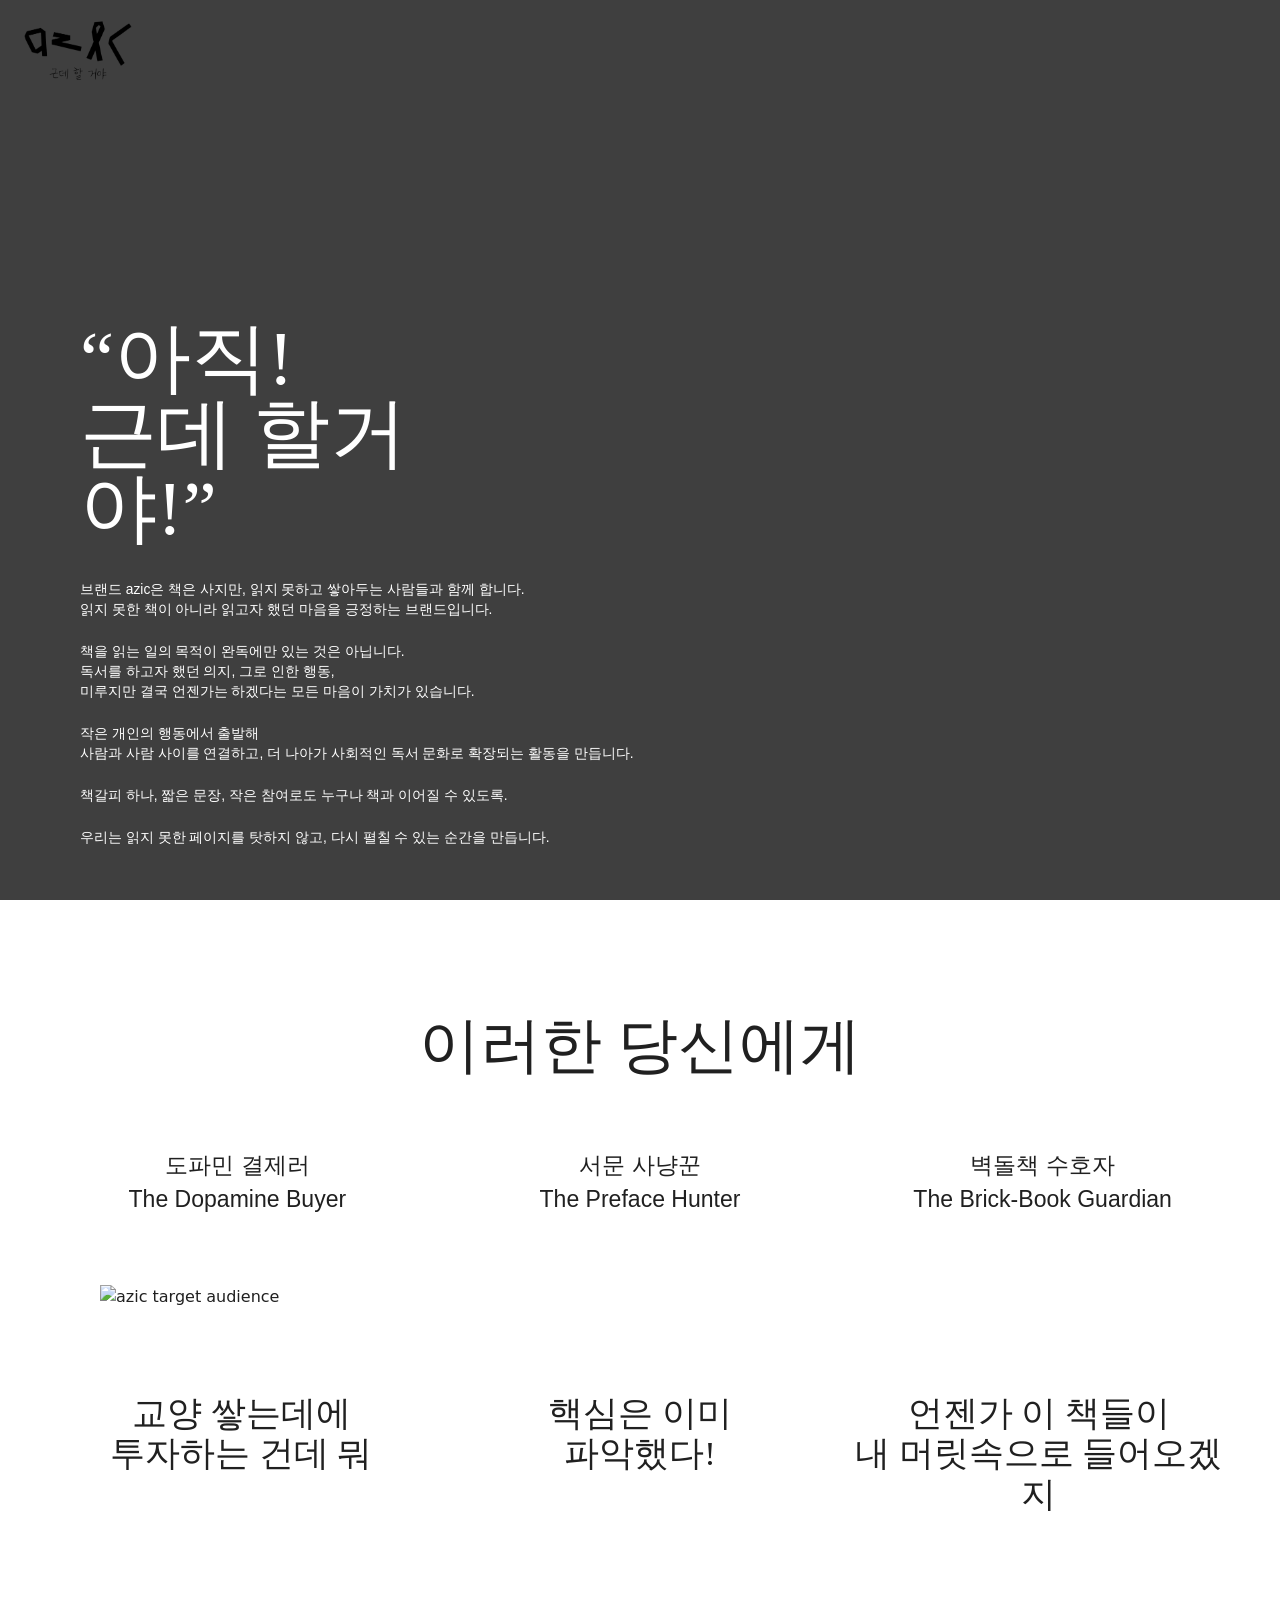
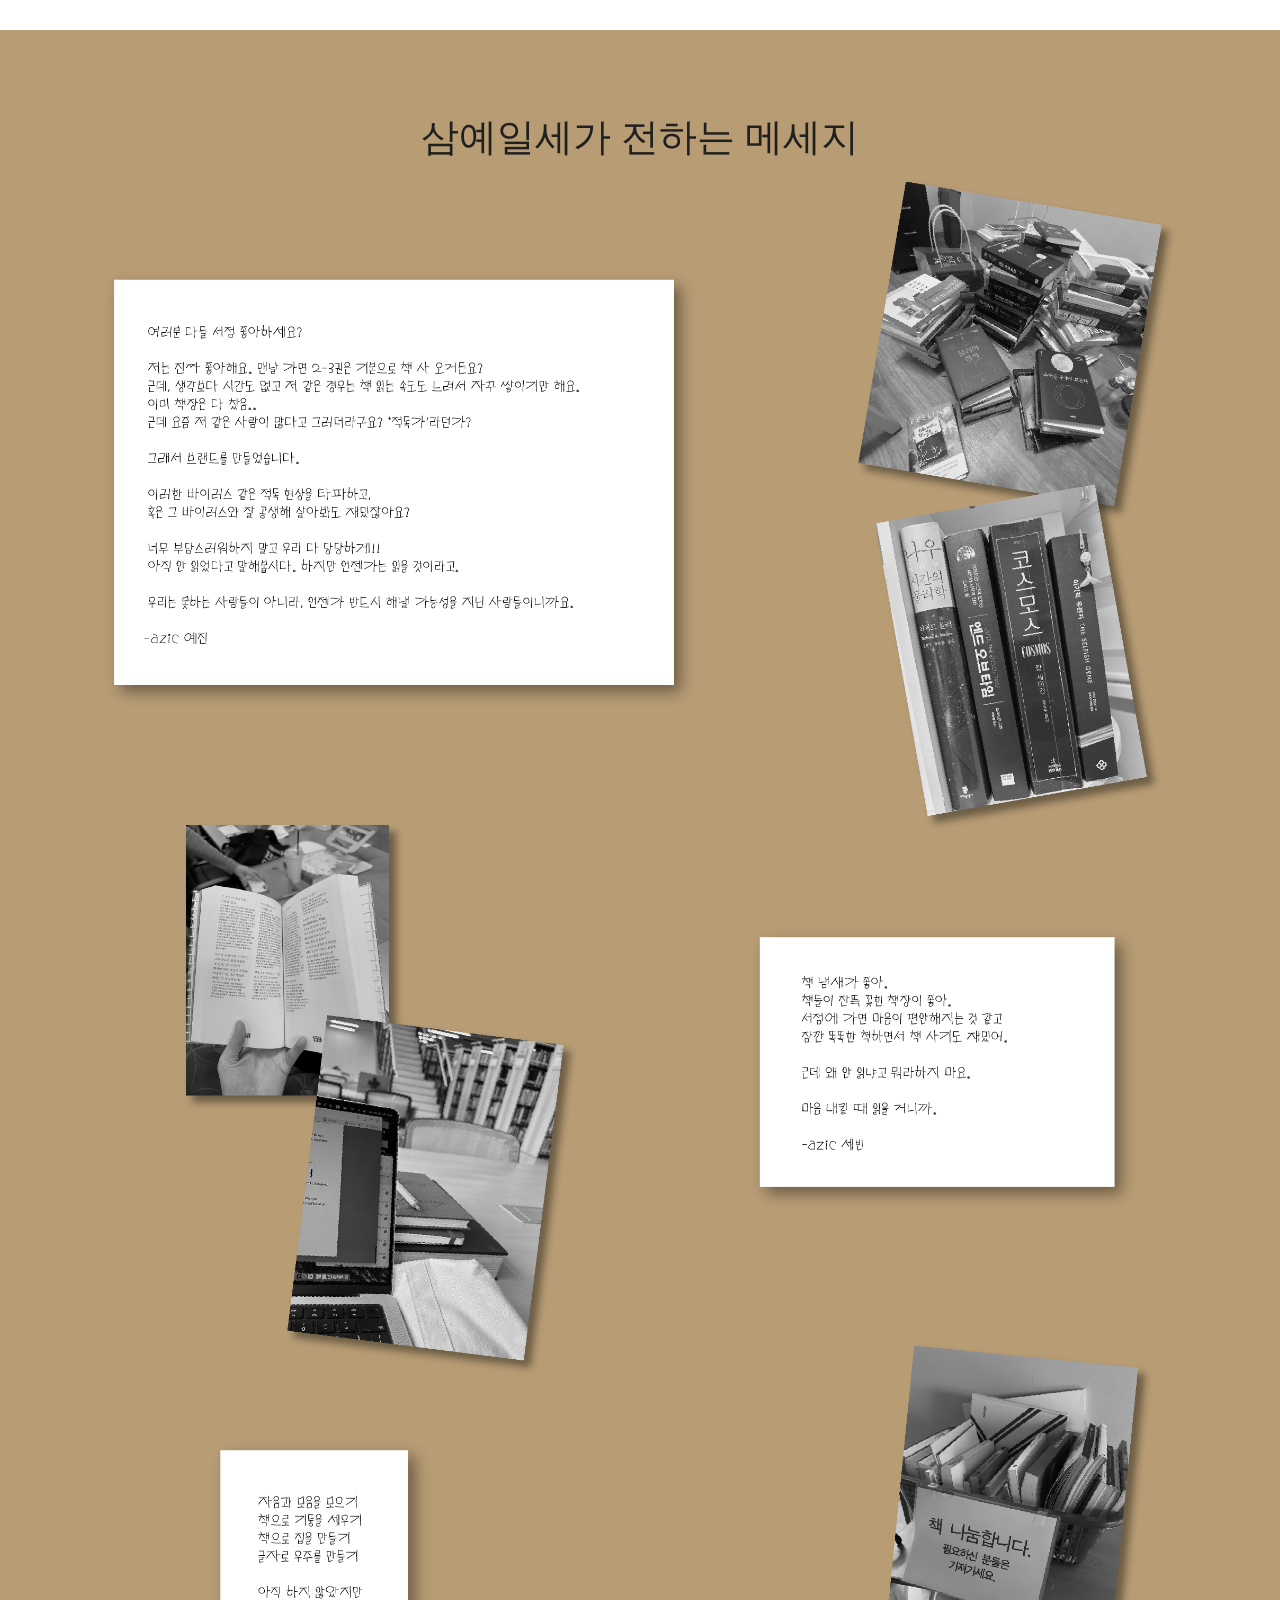
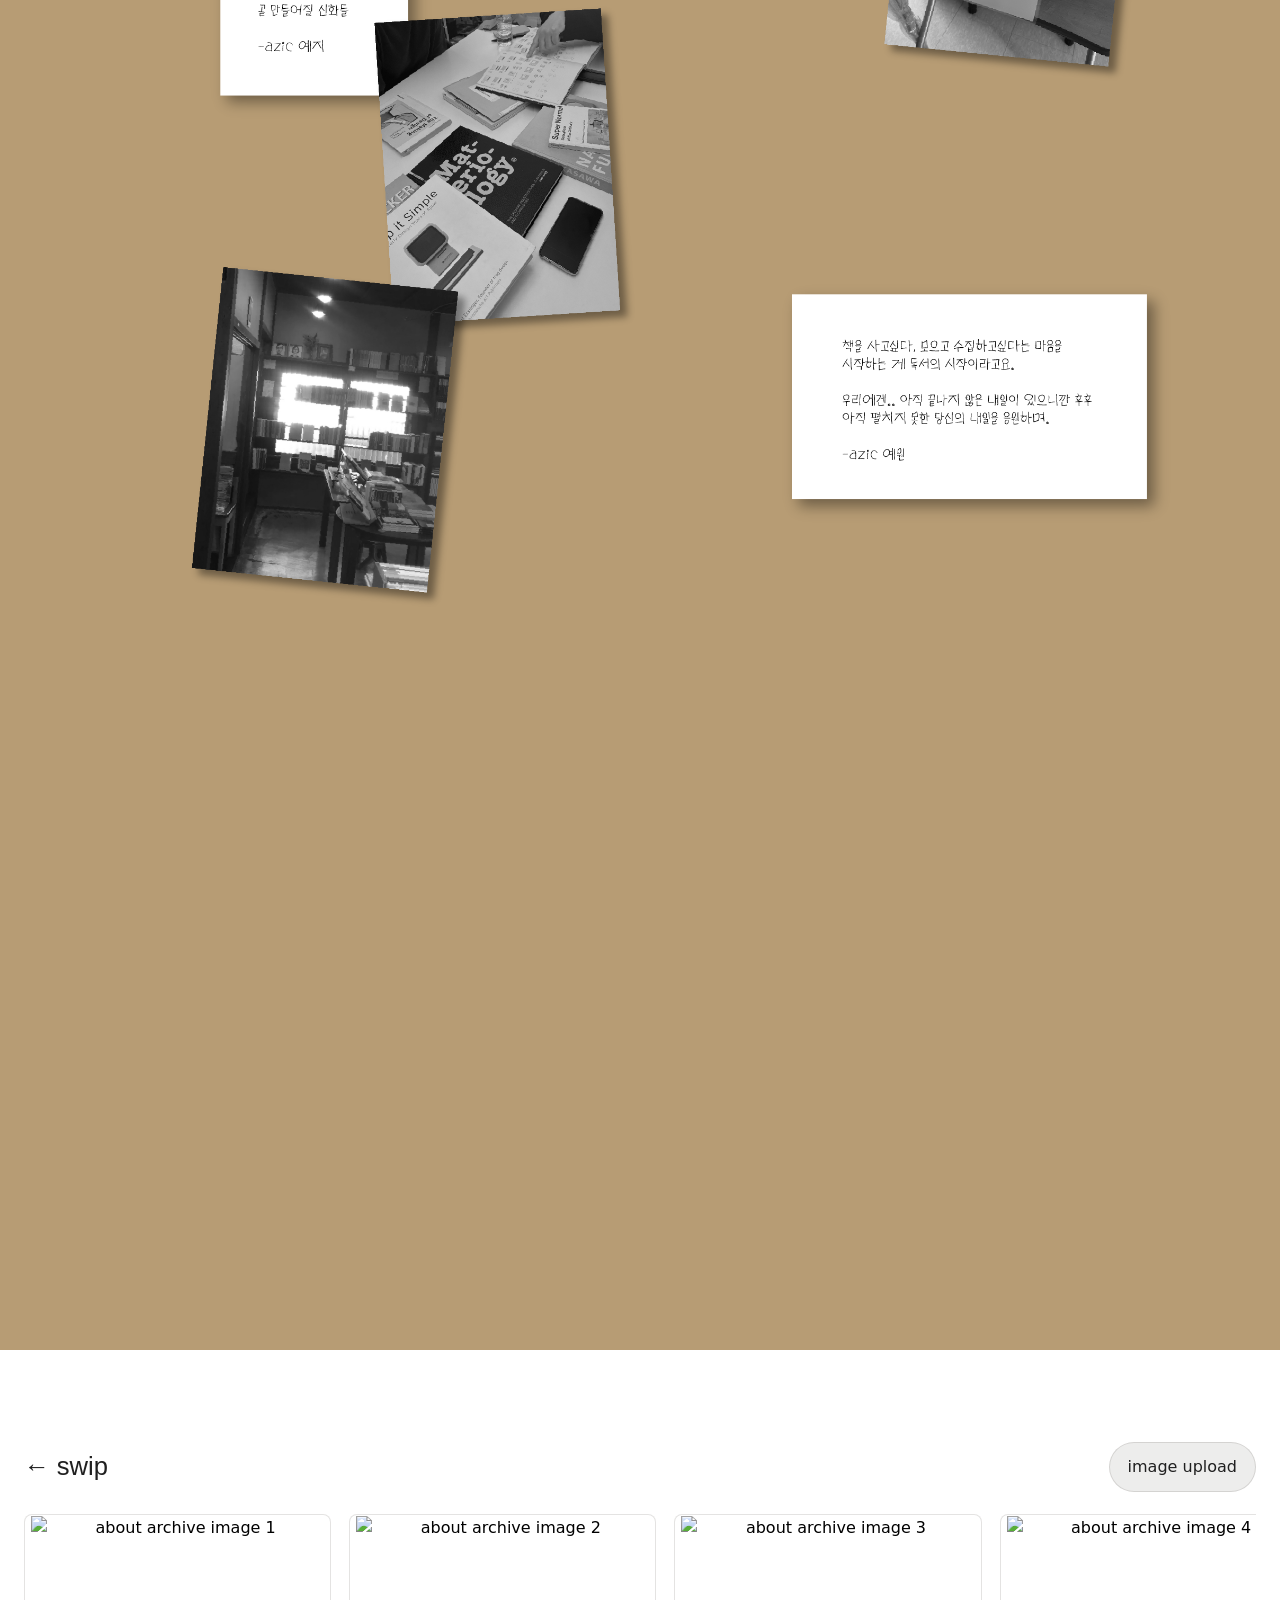
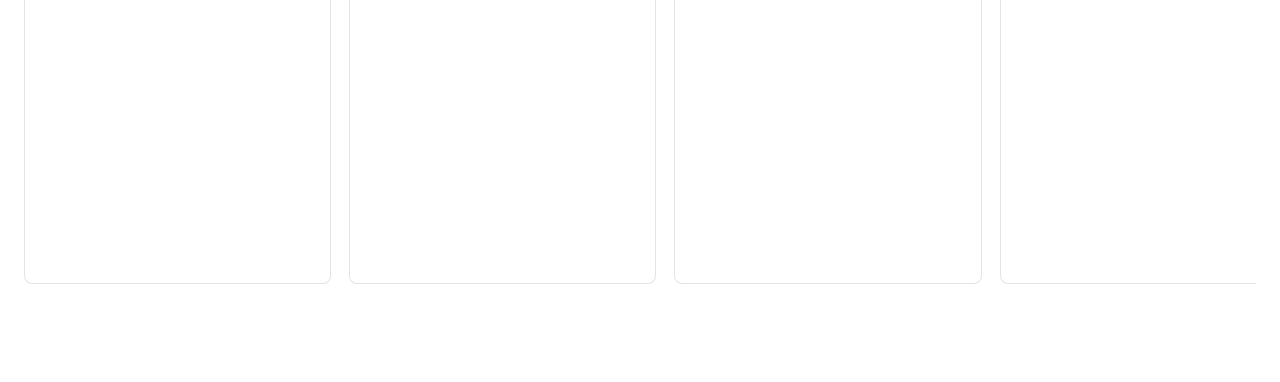
==== commit 6958078d: "변경" ====
--- a/page1.html
+++ b/page1.html
@@ -48,51 +48,8 @@
         <div class="about-message__header">
           <h2>삼예일세가 전하는 메세지</h2>
         </div>
-        <div class="about-message__canvas">
-          <img class="about-message__photo about-message__photo--yejin-main" src="./assets/images/about-assets/전하는 메세지/예진 편지1.png" alt="예진의 책 더미" />
-          <img class="about-message__photo about-message__photo--yejin-side" src="./assets/images/about-assets/전하는 메세지/예진 편지2.png" alt="예진의 책 등 사진" />
-          <img class="about-message__photo about-message__photo--sebin" src="./assets/images/about-assets/전하는 메세지/세빈 편지1.png" alt="세빈의 책 나눔 사진" />
-          <img class="about-message__photo about-message__photo--detail" src="./assets/images/about-assets/전하는 메세지/세빈 편지2.png" alt="세빈의 책 더미 디테일" />
-          <img class="about-message__photo about-message__photo--yeji-main" src="./assets/images/about-assets/전하는 메세지/예지 편지1.png" alt="예지의 이미지" />
-          <img class="about-message__photo about-message__photo--yeji-side" src="./assets/images/about-assets/전하는 메세지/예지 편지2.png" alt="예지의 추가 이미지" />
-          <img class="about-message__photo about-message__photo--yewon" src="./assets/images/about-assets/전하는 메세지/예원 편지1.png" alt="예원의 이미지" />
-
-          <article class="about-message__note about-message__note--yejin">
-            <div class="about-message__text">
-              <p>여러분 다들 서점 좋아하세요?</p>
-              <p>저는 진짜 좋아해요. 맨날 가면 2-3권은 기본으로 책 사 오거든요?<br />근데, 생각보다 시간도 없고 저 같은 경우는 책 읽는 속도도 느려서 자꾸 쌓이기만 해요.<br />이미 책장은 다 찼음..<br />근데 요즘 저 같은 사람이 많다고 그러더라구요? ‘적독가'라던가?</p>
-              <p>그래서 브랜드를 만들었습니다.</p>
-              <p>이러한 바이러스 같은 적독 현상을 타파하고,<br />혹은 그 바이러스와 잘 공생해 살아봐도 재밌잖아요?</p>
-              <p>너무 부담스러워하지 말고 우리 다 당당하게!!<br />아직 안 읽었다고 말해봅시다. 하지만 언젠가는 읽을 것이라고.</p>
-              <p>우리는 못하는 사람들이 아니라, 언젠가 반드시 해낼 가능성을 지닌 사람들이니까요.</p>
-              <p class="about-signature">-azic 예진</p>
-            </div>
-          </article>
-
-          <article class="about-message__note about-message__note--sebin">
-            <div class="about-message__text">
-              <p>책 냄새가 좋아.<br />책들이 잔뜩 꽂힌 책장이 좋아.<br />서점에 가면 마음이 편안해지는 것 같고<br />잠깐 똑똑한 척하면서 책 사기도 재밌어.</p>
-              <p>근데 왜 안 읽냐고 뭐라하지 마요.</p>
-              <p>마음 내킬 때 읽을 거니까.</p>
-              <p class="about-signature">-azic 세빈</p>
-            </div>
-          </article>
-
-          <article class="about-message__note about-message__note--yeji">
-            <div class="about-message__text">
-              <p>자음과 모음을 모으기<br />책으로 기둥을 세우기<br />책으로 집을 만들기<br />글자로 우주를 만들기</p>
-              <p>아직 하지 않았지만<br />곧 만들어질 신화들</p>
-              <p class="about-signature">-azic 예지</p>
-            </div>
-          </article>
-
-          <article class="about-message__note about-message__note--yewon">
-            <div class="about-message__text">
-              <p>책을 사고싶다, 모으고 수집하고싶다는 마음을 시작하는 게 독서의 시작이라고요.</p>
-              <p>우리에겐.. 아직 끝나지 않은 내일이 있으니깐 후후<br />아직 펼치지 못한 당신의 내일을 응원하며.</p>
-              <p class="about-signature">-azic 예원</p>
-            </div>
-          </article>
+        <div class="about-message__canvas about-message__canvas--single">
+          <img class="about-message__single-image" src="./assets/images/about-assets/message-collage.png" alt="삼예일세가 전하는 메세지 콜라주" />
         </div>
       </section>
 
--- a/src/styles/pages.css
+++ b/src/styles/pages.css
@@ -279,88 +279,6 @@
 }
 
 
-.about-message__editable.is-selected {
-  outline: 2px dashed rgba(226, 32, 32, 0.92);
-  outline-offset: 6px;
-}
-
-.about-message-editor {
-  background: rgba(255, 249, 241, 0.96);
-  border: 1px solid rgba(33, 26, 16, 0.14);
-  border-radius: 14px;
-  bottom: 24px;
-  box-shadow: 0 18px 40px rgba(33, 26, 16, 0.18);
-  color: #211a10;
-  padding: 14px;
-  position: fixed;
-  right: 24px;
-  width: 240px;
-  z-index: 120;
-}
-
-.about-message-editor[hidden] {
-  display: none;
-}
-
-.about-message-editor__header {
-  align-items: center;
-  display: flex;
-  justify-content: space-between;
-  margin-bottom: 10px;
-}
-
-.about-message-editor__header strong {
-  font-size: 0.95rem;
-}
-
-.about-message-editor__header span,
-.about-message-editor__hint {
-  color: rgba(33, 26, 16, 0.58);
-  font-size: 0.72rem;
-}
-
-.about-message-editor__field {
-  display: grid;
-  gap: 4px;
-  margin-bottom: 8px;
-}
-
-.about-message-editor__field span {
-  font-size: 0.76rem;
-  font-weight: 600;
-}
-
-.about-message-editor__field input,
-.about-message-editor__field select,
-.about-message-editor__actions button,
-.about-message-editor__copy {
-  appearance: none;
-  background: rgba(255, 255, 255, 0.88);
-  border: 1px solid rgba(33, 26, 16, 0.14);
-  border-radius: 8px;
-  color: inherit;
-  font: inherit;
-  min-height: 36px;
-  padding: 0 10px;
-  width: 100%;
-}
-
-.about-message-editor__actions {
-  display: grid;
-  gap: 8px;
-  grid-template-columns: 1fr 1fr;
-  margin: 10px 0 8px;
-}
-
-.about-message-editor__copy {
-  text-align: center;
-}
-
-@media (max-width: 900px) {
-  .about-message-editor {
-    display: none;
-  }
-}
 
 @media (max-width: 900px) {
   .page-header {
@@ -640,6 +558,22 @@
   position: relative;
 }
 
+
+.about-message__canvas--single {
+  align-items: center;
+  display: flex;
+  justify-content: center;
+  min-height: auto;
+  padding: 18px 0 6px;
+}
+
+.about-message__single-image {
+  display: block;
+  max-width: min(100%, 1080px);
+  width: 100%;
+  height: auto;
+}
+
 .about-message__photo {
   box-shadow: 0 28px 38px rgba(33, 26, 16, 0.18);
   display: block;
@@ -648,24 +582,24 @@
 }
 
 .about-message__photo--yejin-main {
-  right: 72px;
-  top: 120px;
+  left: 831.31px;
+  top: 27.75px;
   transform: rotate(9deg);
-  width: 400px;
+  width: 531.34px;
 }
 
 .about-message__photo--yejin-side {
-  right: 102px;
-  top: 456px;
+  left: 856.64px;
+  top: 377.8px;
   transform: rotate(-9deg);
-  width: 340px;
+  width: 480.68px;
 }
 
 .about-message__photo--sebin {
-  left: 96px;
-  top: 930px;
+  left: 78.34px;
+  top: 912.54px;
   transform: rotate(-2deg);
-  width: 246px;
+  width: 281.26px;
   z-index: 4;
 }
 
@@ -677,25 +611,25 @@
 }
 
 .about-message__photo--yeji-main {
-  left: 706px;
-  top: 1716px;
-  transform: rotate(7deg);
-  width: 262px;
+  left: 864px;
+  top: 1657px;
+  transform: rotate(0deg);
+  width: 293px;
   z-index: 4;
 }
 
 .about-message__photo--yeji-side {
-  left: 286px;
-  top: 2048px;
+  left: 262.69px;
+  top: 2010.94px;
   transform: rotate(-7deg);
-  width: 318px;
+  width: 364.57px;
 }
 
 .about-message__photo--yewon {
-  left: 74px;
-  top: 2608px;
+  left: 58.47px;
+  top: 2582.4px;
   transform: rotate(-6deg);
-  width: 254px;
+  width: 285.02px;
   z-index: 4;
 }
 
@@ -710,28 +644,28 @@
   left: 20px;
   padding: 56px 48px 48px;
   top: 214px;
-  width: min(100%, 760px);
+  width: 693px;
 }
 
 .about-message__note--sebin {
-  top: 978px;
+  left: 803px;
+  top: 1047px;
   padding: 34px 32px 30px;
-  right: 82px;
-  width: min(100%, 484px);
+  width: 484px;
 }
 
 .about-message__note--yeji {
-  left: 86px;
+  left: 116px;
   padding: 30px 28px 26px;
-  top: 1708px;
-  width: min(100%, 248px);
+  top: 1918px;
+  width: 218px;
 }
 
 .about-message__note--yewon {
-  top: 2638px;
+  left: 817px;
+  top: 2255px;
   padding: 34px 32px 30px;
-  right: 42px;
-  width: min(100%, 510px);
+  width: 500px;
 }
 
 .about-message__text {
